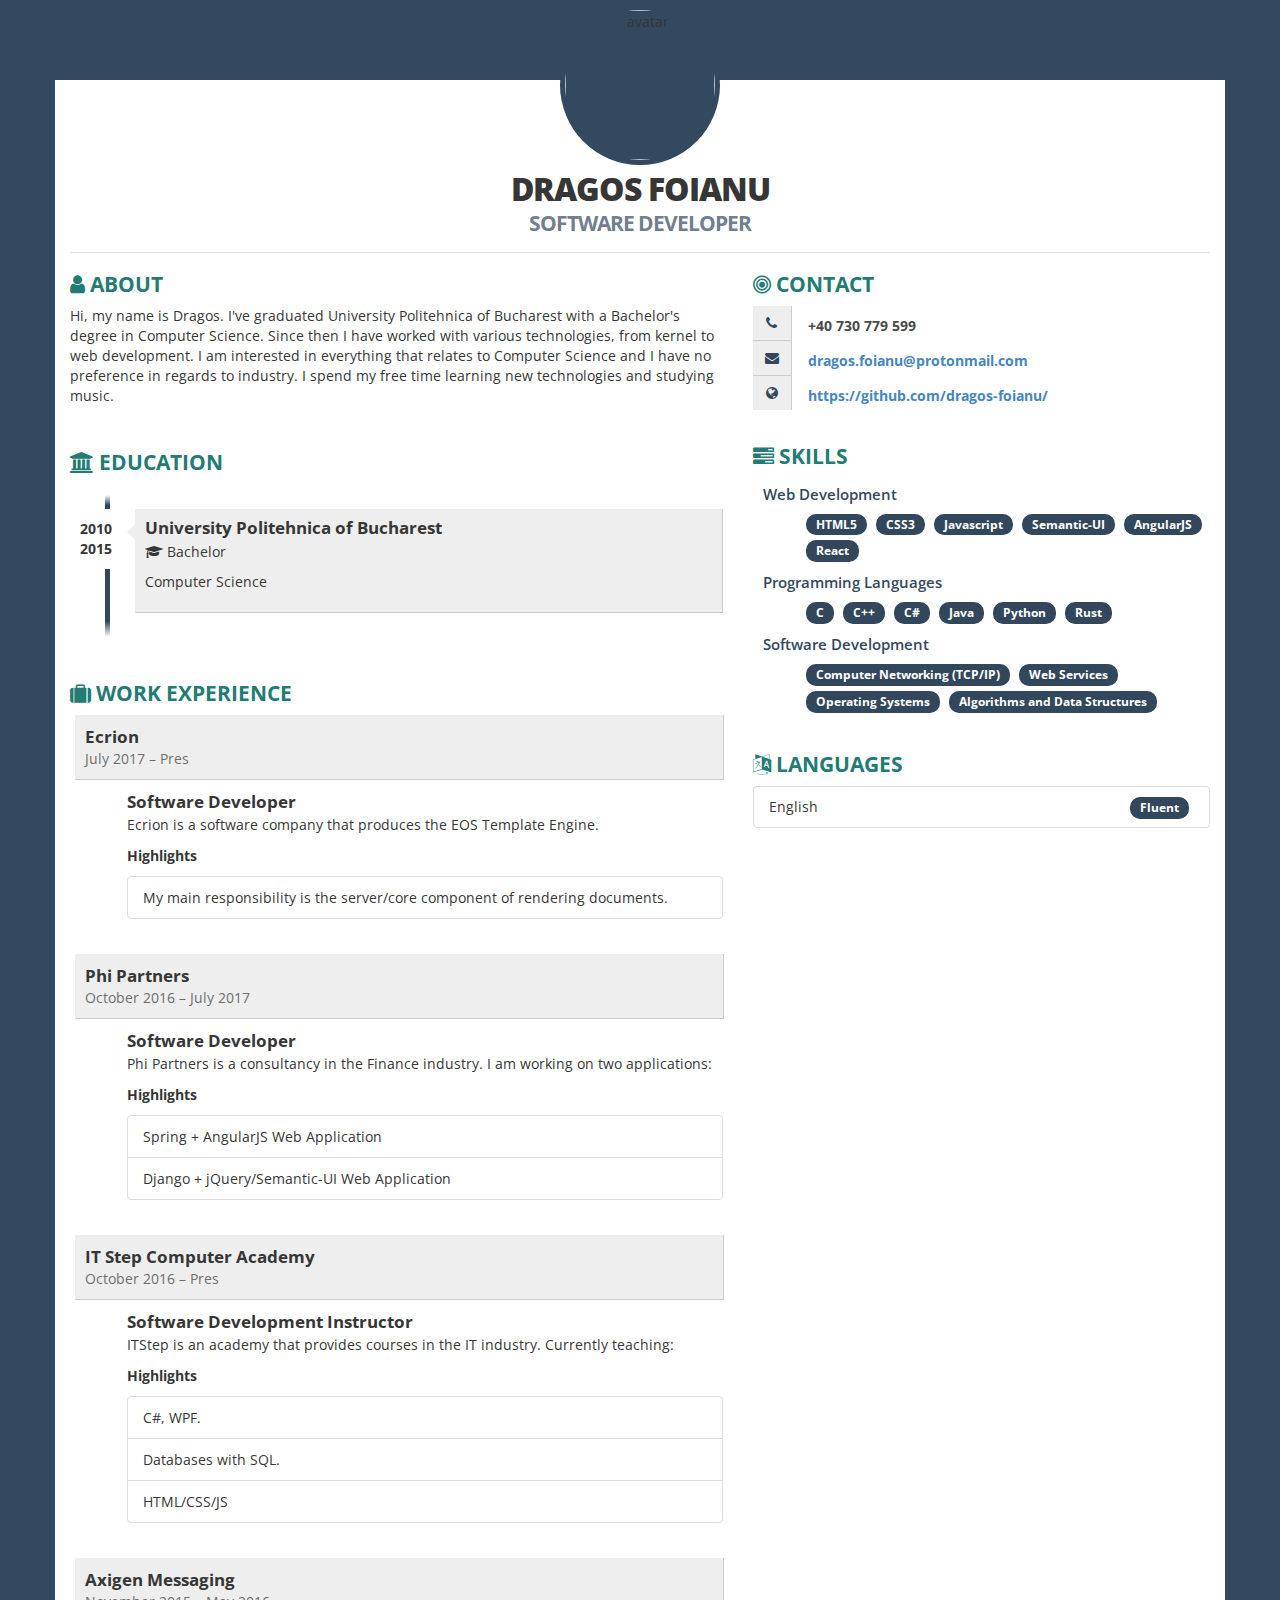
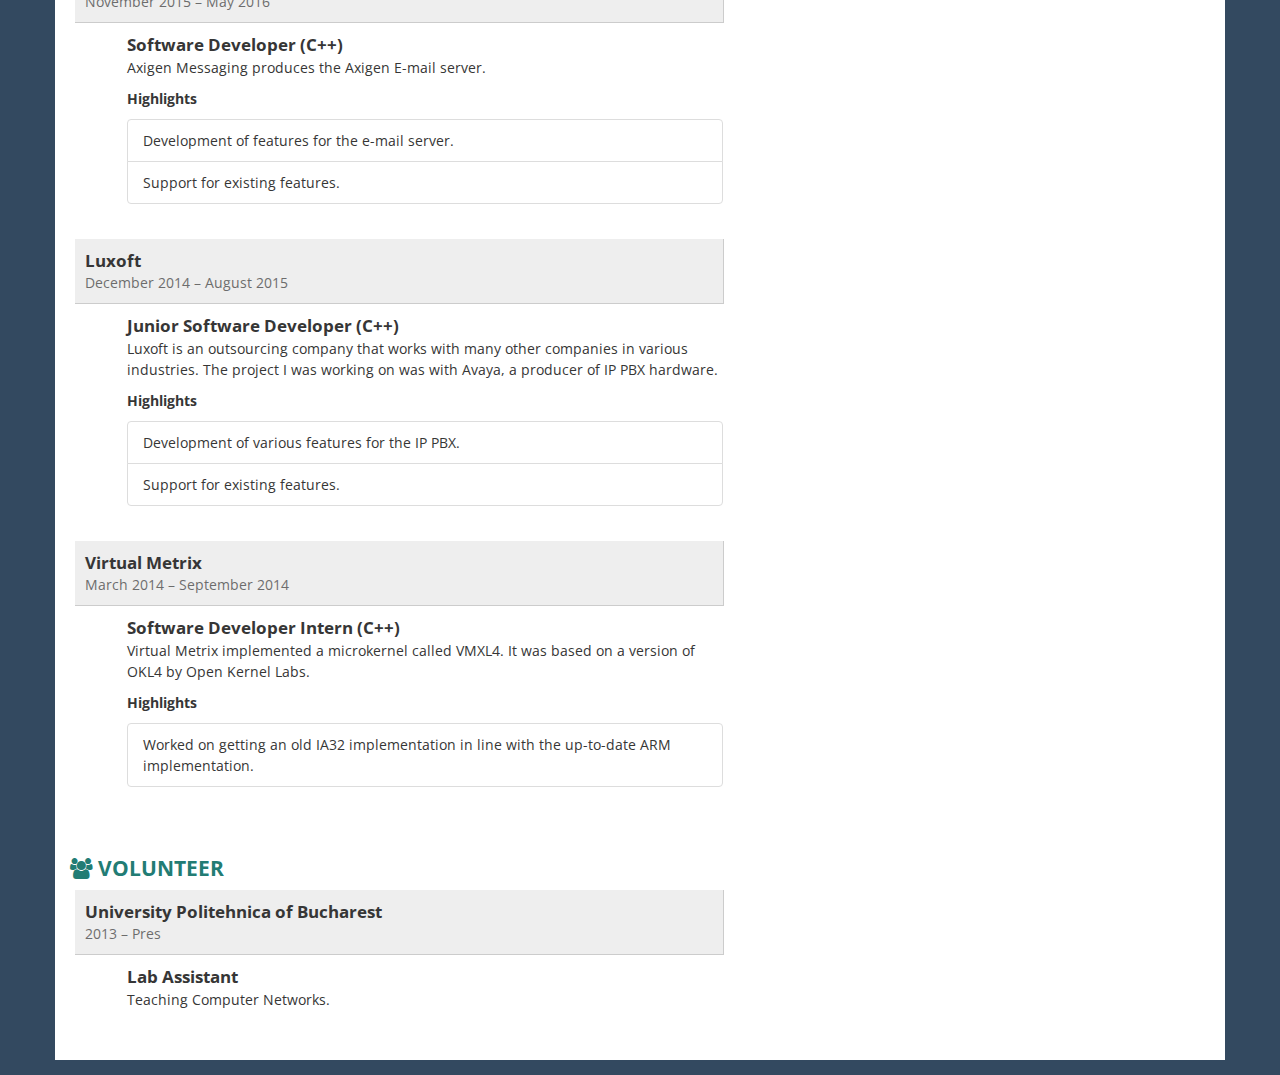
==== cv/index.html @ 507535be "Update index.html" ====
<body>


<meta http-equiv="Content-Type" content="text/html; charset=UTF-8">
<meta charset="utf-8">
<meta http-equiv="X-UA-Compatible" content="IE=edge,chrome=1">
<meta name="viewport" content="width=device-width, initial-scale=1">
<title>Resume of Dragos Foianu</title>
<link href="https://maxcdn.bootstrapcdn.com/bootstrap/3.2.0/css/bootstrap.min.css" rel="stylesheet">
<link href="https://maxcdn.bootstrapcdn.com/font-awesome/4.1.0/css/font-awesome.min.css" rel="stylesheet">
<style type="text/css">@import url(//fonts.googleapis.com/css?family=Open+Sans:400,600,700,800);@charset "utf-8";@-webkit-viewport   { width: device-width; }
@-moz-viewport      { width: device-width; }
@-ms-viewport       { width: device-width; }
@-o-viewport        { width: device-width; }
@viewport           { width: device-width; }

body{
  font-family: 'Open Sans', Arial, Tahoma;
  font-weight: 400;
  color: #363636;
  background: #334960;
}
blockquote {
  font-size: 1em;
}

.container{
  margin-top: 80px;
  margin-bottom: 15px;
  background: #fff;
}

#photo-header{
  margin-top: -75px;
}
#photo{
  width: 160px;
  height: 160px;
  border-radius: 50%;
  overflow: hidden;
  padding: 5px;
  background: #334960;
  display: inline-block;
}
#photo img{
  width: 150px;
  height: 150px;
  border-radius: 50%;
}
#text-header h1{
  margin: 0;
  padding: 0;
  font-size: 1.5em;
  font-weight: 700;
  text-transform: uppercase;
  letter-spacing: -1px;
}
#text-header h1::first-line{
  font-size: 1.5em;
  font-weight: 800;
  line-height: 1.5em;
}
#text-header h1 span{
  color: #334960;
  opacity: 0.7;
}
#text-header h1 sup{
  opacity: 0.5;
}
#text-header:after{
  width: 100%;
  height: 3px;
  border-bottom: 1px solid #ddd;
  margin-top: 15px;
  content: '';
  display: block;
}

.box{
  padding-bottom: 10px;
  margin-bottom: 25px;
}
.box h2{
  color: #227c74;
  font-size: 1.5em;
  font-weight: 700;
  text-transform: uppercase;
}

#awards,
#education{
  margin-top: 20px;
  position: relative;
  padding: 1em 0;
  list-style: none;
}
#awards:before,
#education:before {
  width: 5px;
  height: 100%;
  position: absolute;
  left: 35px;
  top: 0;
  content: ' ';
  display: block;
  background: #32475c;
  background: -moz-linear-gradient(top,  #ffffff 0%, #32475c 7%, #32475c 89%, #ffffff 100%);
  background: -webkit-gradient(linear, left top, left bottom, color-stop(0%,#ffffff), color-stop(7%,#32475c), color-stop(89%,#32475c), color-stop(100%,#ffffff));
  background: -webkit-linear-gradient(top,  #ffffff 0%,#32475c 7%,#32475c 89%,#ffffff 100%);
  background: -o-linear-gradient(top,  #ffffff 0%,#32475c 7%,#32475c 89%,#ffffff 100%);
  background: -ms-linear-gradient(top,  #ffffff 0%,#32475c 7%,#32475c 89%,#ffffff 100%);
  background: linear-gradient(to bottom,  #ffffff 0%,#32475c 7%,#32475c 89%,#ffffff 100%);
  filter: progid:DXImageTransform.Microsoft.gradient( startColorstr='#ffffff', endColorstr='#ffffff',GradientType=0 );
}
#awards li,
#education li{
  width: 100%;
  z-index: 2;
  position: relative;
  float: left;
}
#awards .year,
#education .year{
  width: 10%;
  background: #fff;
  padding: 10px;
  font-weight: 700;
  display: inline-block;
}
#awards .description,
#education .description{
  width: 85%;
  display: inline-block;
  background: #eee;
  margin-bottom: 10px;
  position: relative;
  padding: 10px;
  border-bottom: 1px solid #ccc;
  border-right: 1px solid #ccc;
}
#awards .description:after,
#education .description:after {
  content: '';
  position: absolute;
  top: 15px;
  right: 0;
  left: -16px;
  height: 0;
  width: 0;
  border: solid transparent;
  border-right-color: #eee;
  border-width: 8px;
  pointer-events: none;
}
#awards .description h3,
#education .description h3{
  font-size: 1.2em;
  margin: 0;
  padding: 0;
  font-weight: 700;
}
#awards .description p,
#education .description p{
  margin-top: 5px;
  padding: 0;
}

.job{
  margin-bottom: 15px;
}
.job .details {
  margin-left: 3%;
  width: 95%;
  padding: 10px;
  margin-bottom: 10px;
  background: #eee;
  border-bottom: 1px solid #ccc;
  border-right: 1px solid #ccc;
}
.job .where{
  font-size: 1.2em;
  font-weight: bold;
}
.job .year{
  opacity: 0.7;
}
.job .profession{
  font-size: 1.2em;
  font-weight: bold;
}
.job .description{
  line-height: 1.5em;
}
.job .highlights{
  padding: 10px 0;
  font-weight: bold;
}
.publication .name{
  font-size: 1em;
  font-weight: bold;
}
.publication .year{
    opacity: 0.7;
}
.publication p{
  margin: 0;
  padding-top: 10px;
}

.contact-item{
  width: 100%;
  float: left;
}
.contact-item .icon{
  padding: 10px;
  border-right: 1px solid #ccc;
  border-bottom: 1px solid #ccc;
  color: #32475c;
  background: #eee;
}
.contact-item:last-child .icon{
  border-bottom: none;
}
.contact-item .title{
  width: 80%;
  width: calc(100% - 55px);
  font-weight: 700;
  opacity: 0.9;
}
.contact-item .title.only{
  margin-top: 10px;
}
.contact-item .description{
  width: 80%;
  width: calc(100% - 55px);
  color: #334960;
}

.item-interests,
.item-skills{
  height: 30px;
  color: #334960;
  padding: 5px 10px;
  margin-bottom: 5px;
  white-space: nowrap;
  overflow: hidden;
  text-overflow: ellipsis;
  font-size: 1.1em;
  font-weight: 600;
}
.interest,
.skill{
  color: #fff;
  display: inline-block;
  margin-right: 5px;
  margin-bottom: 5px;
  padding: 5px 10px;
  background: #32475c;
  position: relative;
  font-size: .85em;
}
.skill-level {
  background-color: #227c74;
  border-radius: 4px;
  color: #fff;
  padding: 1px 8px;
  font-size: .75em;
  position: absolute;
  margin: 1px 10px;
}

#language-skills .skill{
  margin: 10px 0;
  padding-bottom: 10px;
  border-bottom: 1px solid #eee;
}

@media (min-width: 500px) {
  #education .description{
    width: 85%;
  }
}
@media (min-width: 768px) {
  #education .description{
    width: 85%;
  }
}
@media (min-width: 992px) {
  #education .description{
    width: 87%;
  }
}
@media (min-width: 1200px) {
  #education .description{
    width: 90%;
  }
}

    </style>
    <style type="text/css" media="print">
    body {
  font-size: .95em;
  -webkit-print-color-adjust: exact;
}

a[href]:after {
  content: none !important;
}

#photo{
  display: none;
}

.box {
  margin-bottom: -10px;
}
.col-sm-5{
  width: 40%;
  padding: 0 15px;
}

.col-sm-7{
  width: 60%;
  padding: 0 15px;
}

.skills .col-sm-offset-1,
.interests .col-sm-offset-1{
  margin-top: -10px;
  margin-bottom: 5px;
}

#awards:before,
#education:before {
  background: none;
}

#awards .description,
#education .description,
.job .details {
  border: 1px solid #eee;
}
.publication,
.publication .panel-heading,
.publication .name{
  margin: 0;
  padding: 0 5px;
  border: none;
}
.publication .panel-body {
  padding: 0 10px;
  margin: 0;
}

.badge {
  margin: 0;
}

.list-group-item{
  border: none;
  margin: 0;
  padding: 5px 15px;
}
.list-group-item:after{
  content: '';
  position: absolute;
  top: 8px;
  right: 0;
  left: -1px;
  height: 0;
  width: 0;
  border: solid transparent;
  border-right-color: #999;
  border-width: 4px;
  pointer-events: none;
 }

    </style>
  
  
    <div class="container">
      <div class="row">
        <div class="col-xs-12">
          <div id="photo-header" class="text-center">
            <!-- PHOTO (AVATAR) -->
            <div id="photo">
              <img src="https://media.licdn.com/mpr/mpr/shrinknp_400_400/AAEAAQAAAAAAAA0PAAAAJGIwZDExZmM5LWQ2N2UtNGY2OC04ODcxLTkxY2Y1NTI4MTU2Ng.jpg" alt="avatar">
            </div>
            <div id="text-header">
              <h1>Dragos Foianu<br><span>Software Developer</span></h1>
            </div>
          </div>
        </div>
      </div>
      <div class="row">
        <div class="col-xs-12 col-sm-7">
          <!-- ABOUT ME -->
          <div class="box">
            <h2><i class="fa fa-user ico"></i> About</h2>
            <p>Hi, my name is Dragos. I've graduated University Politehnica of Bucharest with a Bachelor's degree in Computer Science. Since then I have worked with various technologies, from kernel to web development. I am interested in everything that relates to Computer Science and I have no preference in regards to industry. I spend my free time learning new technologies and studying music.</p>
          </div>
          <!-- EDUCATION -->
          <div class="box">
            <h2><i class="fa fa-university ico"></i> Education</h2>
            <ul id="education" class="clearfix">
              <li>
                <div class="year pull-left">2010 2015</div>
                <div class="description pull-right">
                  <h3>University Politehnica of Bucharest</h3>
                  <p><i class="fa fa-graduation-cap ico"></i> Bachelor</p>
                  <p>Computer Science</p>
                </div>
              </li>
            </ul>
          </div>
          <!-- WORK EXPERIENCE -->
          <div class="box">
            <h2><i class="fa fa-suitcase ico"></i> Work Experience</h2>
            <div class="job clearfix">
                <div class="row">
                  <div class="details">
                    <div class="where">Ecrion</div>
                    <div class="year">July 2017 – Pres</div>
                  </div>
                </div>
                <div class="row">
                  <div class="col-xs-offset-1 col-xs-11">
                    <div class="profession">Software Developer</div>
                    <div class="description">
                      Ecrion is a software company that produces the EOS Template Engine.
                      <div class="highlights">Highlights</div>
                      <ul class="list-group">
                        <li class="list-group-item">My main responsibility is the server/core component of rendering documents.</li>
                      </ul>
                    </div>
                  </div>
                </div>
              </div>
              <div class="job clearfix">
                <div class="row">
                  <div class="details">
                    <div class="where">Phi Partners</div>
                    <div class="year">October 2016 – July 2017</div>
                  </div>
                </div>
                <div class="row">
                  <div class="col-xs-offset-1 col-xs-11">
                    <div class="profession">Software Developer</div>
                    <div class="description">
                      Phi Partners is a consultancy in the Finance industry. I am working on two applications:
                      <div class="highlights">Highlights</div>
                      <ul class="list-group">
                        <li class="list-group-item">Spring + AngularJS Web Application</li>
                        <li class="list-group-item">Django + jQuery/Semantic-UI Web Application</li>
                      </ul>
                    </div>
                  </div>
                </div>
              </div>
              <div class="job clearfix">
                <div class="row">
                  <div class="details">
                    <div class="where">IT Step Computer Academy</div>
                    <div class="year">October 2016 – Pres</div>
                  </div>
                </div>
                <div class="row">
                  <div class="col-xs-offset-1 col-xs-11">
                    <div class="profession">Software Development Instructor</div>
                    <div class="description">
                      ITStep is an academy that provides courses in the IT industry. Currently teaching:
                      <div class="highlights">Highlights</div>
                      <ul class="list-group">
                        <li class="list-group-item">C#, WPF.</li>
                        <li class="list-group-item">Databases with SQL.</li>
                        <li class="list-group-item">HTML/CSS/JS</li>
                      </ul>
                    </div>
                  </div>
                </div>
              </div>
              <div class="job clearfix">
                <div class="row">
                  <div class="details">
                    <div class="where">Axigen Messaging</div>
                    <div class="year">November 2015 – May 2016</div>
                  </div>
                </div>
                <div class="row">
                  <div class="col-xs-offset-1 col-xs-11">
                    <div class="profession">Software Developer (C++)</div>
                    <div class="description">
                      Axigen Messaging produces the Axigen E-mail server.
                      <div class="highlights">Highlights</div>
                      <ul class="list-group">
                        <li class="list-group-item">Development of features for the e-mail server.</li>
                        <li class="list-group-item">Support for existing features.</li>
                      </ul>
                    </div>
                  </div>
                </div>
              </div>
              <div class="job clearfix">
                <div class="row">
                  <div class="details">
                    <div class="where">Luxoft</div>
                    <div class="year">December 2014 – August 2015</div>
                  </div>
                </div>
                <div class="row">
                  <div class="col-xs-offset-1 col-xs-11">
                    <div class="profession">Junior Software Developer (C++)</div>
                    <div class="description">
                      Luxoft is an outsourcing company that works with many other companies in various industries. The project I was working on was with Avaya, a producer of IP PBX hardware.
                      <div class="highlights">Highlights</div>
                      <ul class="list-group">
                        <li class="list-group-item">Development of various features for the IP PBX.</li>
                        <li class="list-group-item">Support for existing features.</li>
                      </ul>
                    </div>
                  </div>
                </div>
              </div>
              <div class="job clearfix">
                <div class="row">
                  <div class="details">
                    <div class="where">Virtual Metrix</div>
                    <div class="year">March 2014 – September 2014</div>
                  </div>
                </div>
                <div class="row">
                  <div class="col-xs-offset-1 col-xs-11">
                    <div class="profession">Software Developer Intern (C++)</div>
                    <div class="description">
                      Virtual Metrix implemented a microkernel called VMXL4. It was based on a version of OKL4 by Open Kernel Labs.
                      <div class="highlights">Highlights</div>
                      <ul class="list-group">
                        <li class="list-group-item">Worked on getting an old IA32 implementation in line with the up-to-date ARM implementation.</li>
                      </ul>
                    </div>
                  </div>
                </div>
              </div>
          </div>
          <!-- VOLUNTEER -->
          <div class="box">
            <h2><i class="fa fa-group ico"></i> Volunteer</h2>
              <div class="job clearfix">
                <div class="row">
                  <div class="details">
                    <div class="where">University Politehnica of Bucharest</div>
                    <div class="year">2013 – Pres</div>
                  </div>
                </div>
                <div class="row">
                  <div class="col-xs-11 pull-right">
                    <div class="profession">Lab Assistant</div>
                    <div class="description">
                      Teaching Computer Networks.
                    </div>
                  </div>
                </div>
              </div>
          </div>
        </div>
        <div class="col-xs-12 col-sm-5">
          <!-- CONTACT -->
          <div class="box clearfix">
            <h2><i class="fa fa-bullseye ico"></i> Contact</h2>
            <div class="contact-item">
              <div class="icon pull-left text-center"><span class="fa fa-phone fa-fw"></span></div>
              <div class="title only pull-right">+40 730 779 599</div>
            </div>
            <div class="contact-item">
              <div class="icon pull-left text-center"><span class="fa fa-envelope fa-fw"></span></div>
              <div class="title only pull-right"><a href="mailto:dragos.foianu@protonmail.com">dragos.foianu@protonmail.com</a></div>
            </div>
            <div class="contact-item">
              <div class="icon pull-left text-center"><span class="fa fa-globe fa-fw"></span></div>
              <div class="title only pull-right"><a href="https://github.com/dragos-foianu/" target="_blank">https://github.com/dragos-foianu/</a></div>
            </div>
          </div>
          <!-- SKILLS -->
          <div class="box">
            <h2><i class="fa fa-tasks ico"></i> Skills</h2>
            <div class="skills clearfix">
              <div class="item-skills">
                  Web Development
                  
              </div>
              <div class="col-sm-offset-1 col-sm-12 clearfix">
                <span class="skill badge">HTML5</span>
                <span class="skill badge">CSS3</span>
                <span class="skill badge">Javascript</span>
                <span class="skill badge">Semantic-UI</span>
                <span class="skill badge">AngularJS</span>
                <span class="skill badge">React</span>
              </div>
            </div>
            <div class="skills clearfix">
              <div class="item-skills">
                  Programming Languages
                  
              </div>
              <div class="col-sm-offset-1 col-sm-12 clearfix">
                <span class="skill badge">C</span>
                <span class="skill badge">C++</span>
                <span class="skill badge">C#</span>
                <span class="skill badge">Java</span>
                <span class="skill badge">Python</span>
                <span class="skill badge">Rust</span>
              </div>
            </div>
            <div class="skills clearfix">
              <div class="item-skills">
                  Software Development
                  
              </div>
              <div class="col-sm-offset-1 col-sm-12 clearfix">
                <span class="skill badge">Computer Networking (TCP/IP)</span>
                <span class="skill badge">Web Services</span>
                <span class="skill badge">Operating Systems</span>
                <span class="skill badge">Algorithms and Data Structures</span>
              </div>
            </div>
          </div>
          <!-- LANGUAGES -->
          <div class="box">
            <h2><i class="fa fa-language ico"></i> Languages</h2>
            <ul class="list-group">
              <li class=" list-group-item">English<span class="skill badge pull-right">Fluent</span></li>
            </ul>
          </div>
        </div>
      </div>
    </div>
    <!-- JQUERY -->
    <script src="//code.jquery.com/jquery-2.1.1.min.js"></script>
    <!-- BOOTSTRAP -->
    <script src="//maxcdn.bootstrapcdn.com/bootstrap/3.2.0/js/bootstrap.min.js"></script>

  <script>/* <![CDATA[ */(function(d,s,a,i,j,r,l,m,t){try{l=d.getElementsByTagName('a');t=d.createElement('textarea');for(i=0;l.length-i;i++){try{a=l[i].href;s=a.indexOf('/cdn-cgi/l/email-protection');m=a.length;if(a&&s>-1&&m>28){j=28+s;s='';if(j<m){r='0x'+a.substr(j,2)|0;for(j+=2;j<m&&a.charAt(j)!='X';j+=2)s+='%'+('0'+('0x'+a.substr(j,2)^r).toString(16)).slice(-2);j++;s=decodeURIComponent(s)+a.substr(j,m-j)}t.innerHTML=s.replace(/</g,'&lt;').replace(/\>/g,'&gt;');l[i].href='mailto:'+t.value}}catch(e){}}}catch(e){}})(document);/* ]]> */</script>

</body>
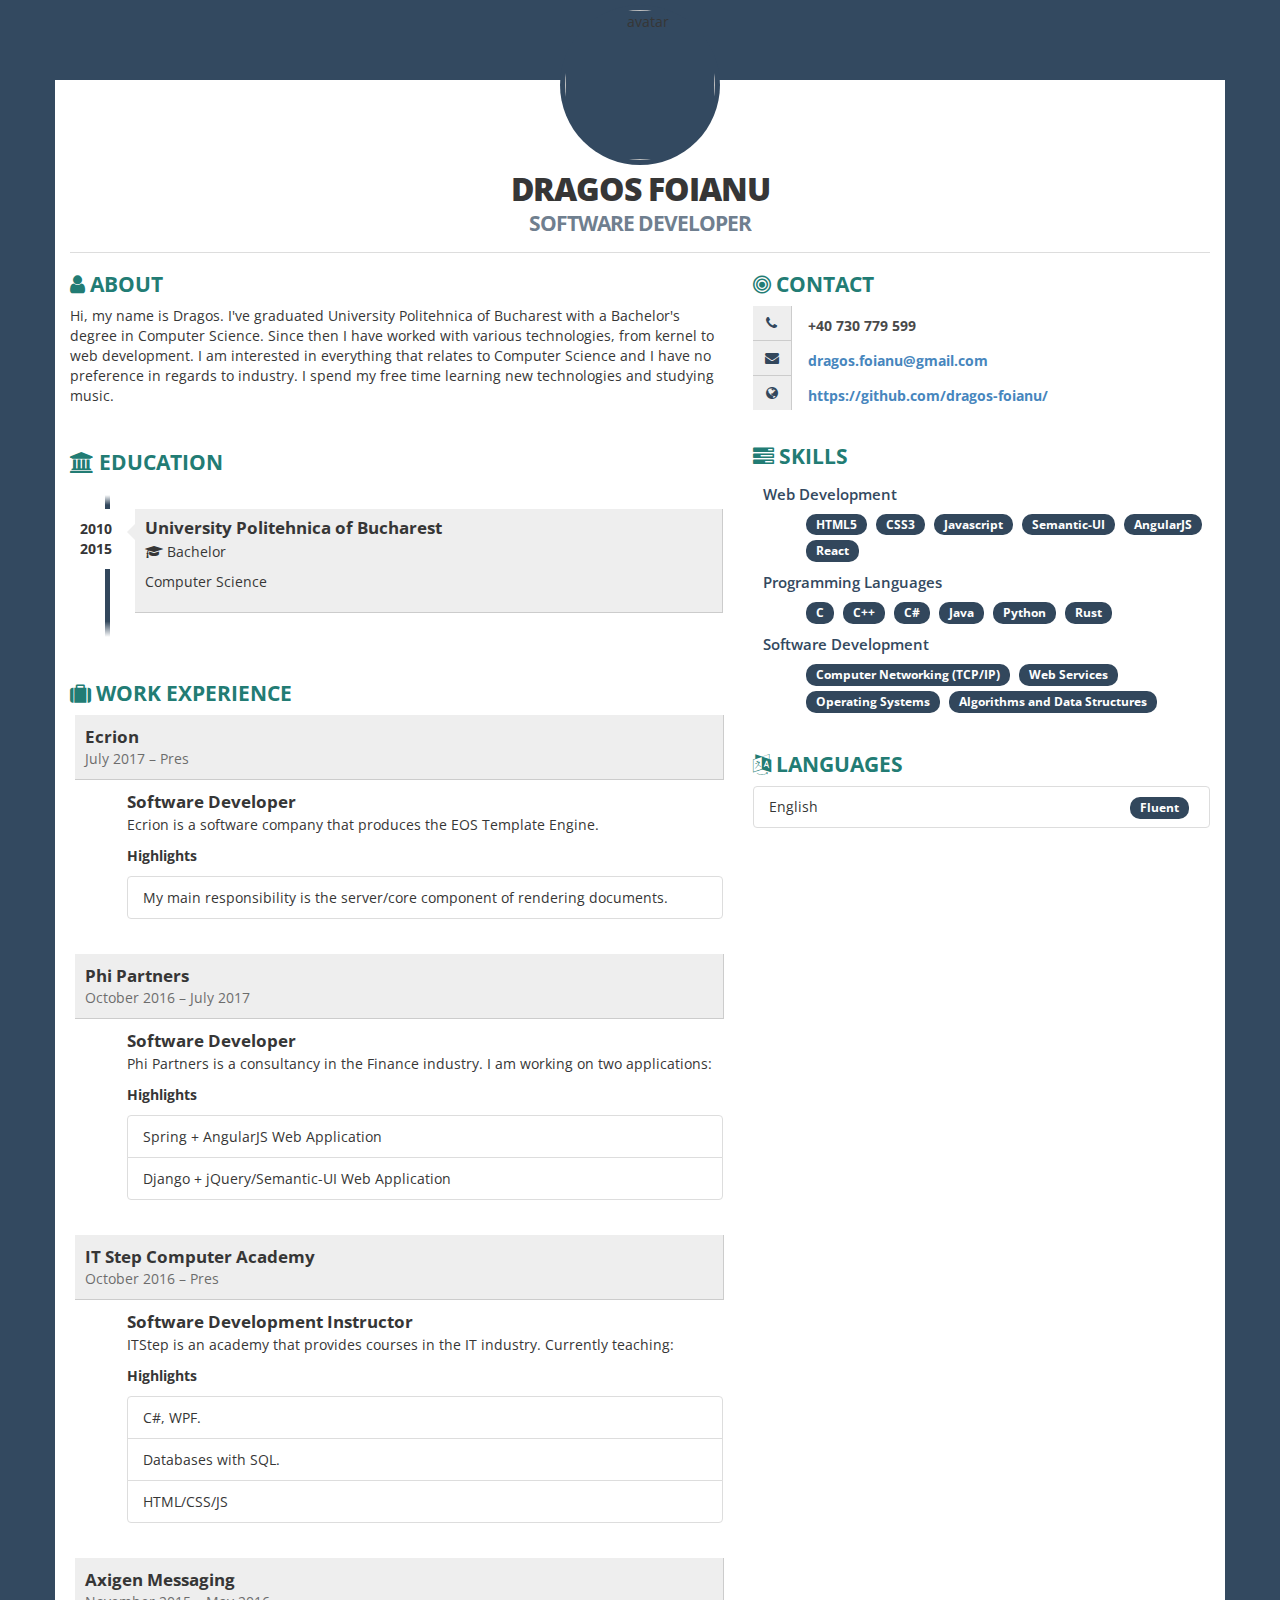
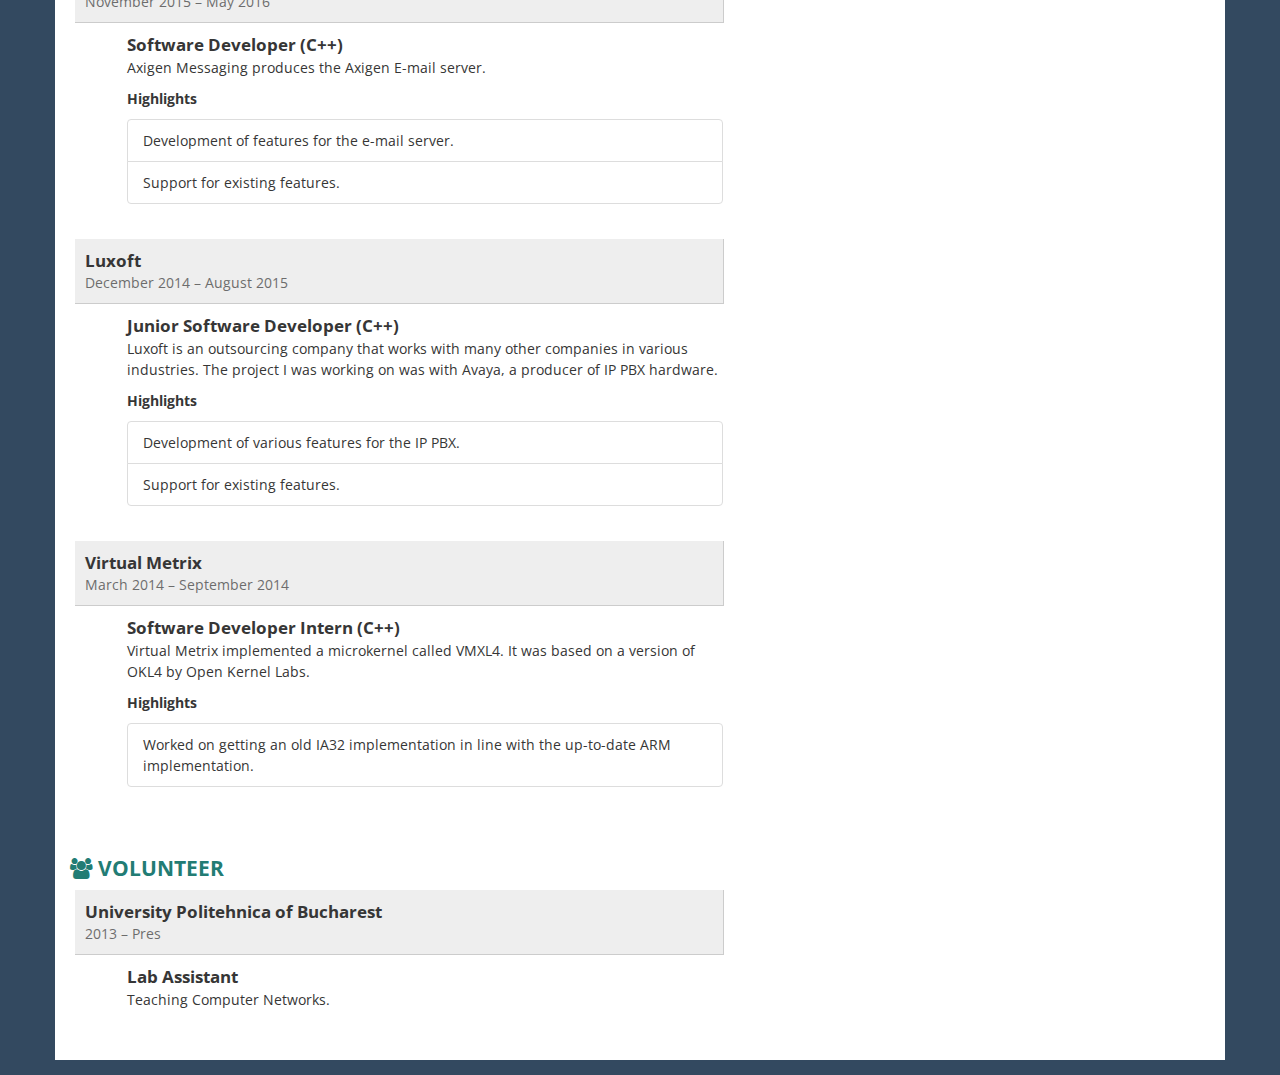
==== commit 5aea0321: "Update index.html" ====
--- a/cv/index.html
+++ b/cv/index.html
@@ -573,7 +573,7 @@
             </div>
             <div class="contact-item">
               <div class="icon pull-left text-center"><span class="fa fa-envelope fa-fw"></span></div>
-              <div class="title only pull-right"><a href="mailto:dragos.foianu@protonmail.com">dragos.foianu@protonmail.com</a></div>
+              <div class="title only pull-right"><a href="mailto:dragos.foianu@gmail.com">dragos.foianu@gmail.com</a></div>
             </div>
             <div class="contact-item">
               <div class="icon pull-left text-center"><span class="fa fa-globe fa-fw"></span></div>
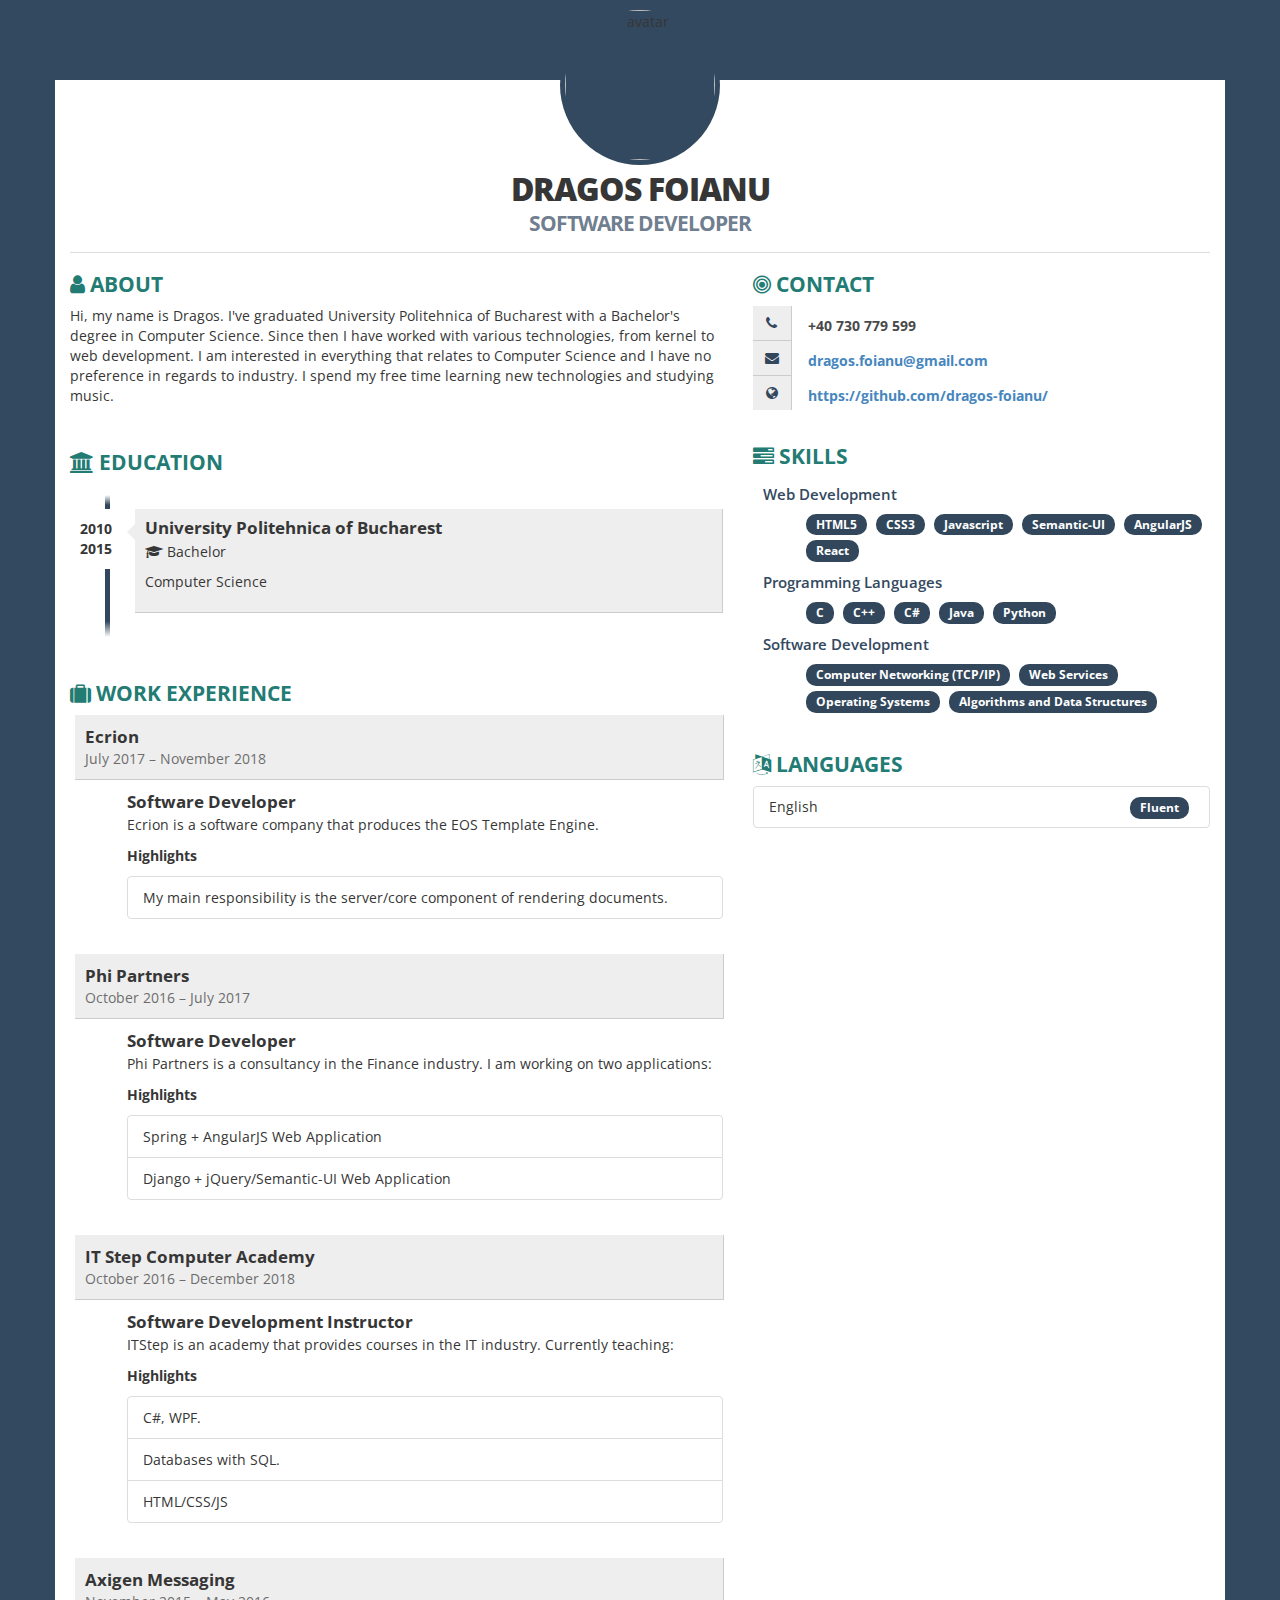
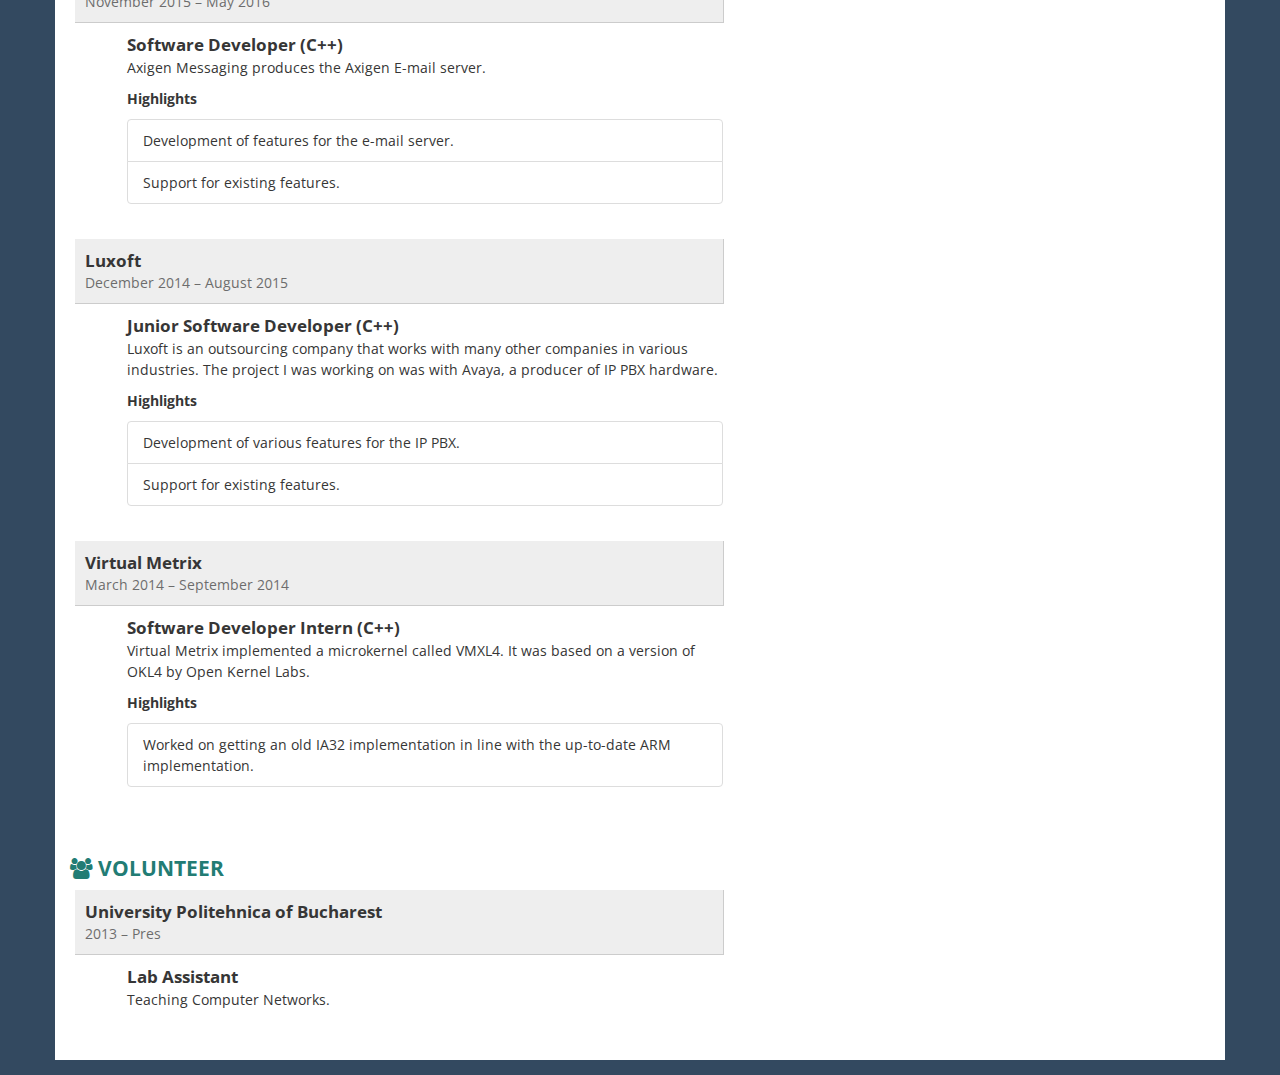
==== commit 149a8259: "January 2019 update" ====
--- a/cv/index.html
+++ b/cv/index.html
@@ -420,7 +420,7 @@
                 <div class="row">
                   <div class="details">
                     <div class="where">Ecrion</div>
-                    <div class="year">July 2017 – Pres</div>
+                    <div class="year">July 2017 – November 2018</div>
                   </div>
                 </div>
                 <div class="row">
@@ -461,7 +461,7 @@
                 <div class="row">
                   <div class="details">
                     <div class="where">IT Step Computer Academy</div>
-                    <div class="year">October 2016 – Pres</div>
+                    <div class="year">October 2016 – December 2018</div>
                   </div>
                 </div>
                 <div class="row">
@@ -608,7 +608,6 @@
                 <span class="skill badge">C#</span>
                 <span class="skill badge">Java</span>
                 <span class="skill badge">Python</span>
-                <span class="skill badge">Rust</span>
               </div>
             </div>
             <div class="skills clearfix">
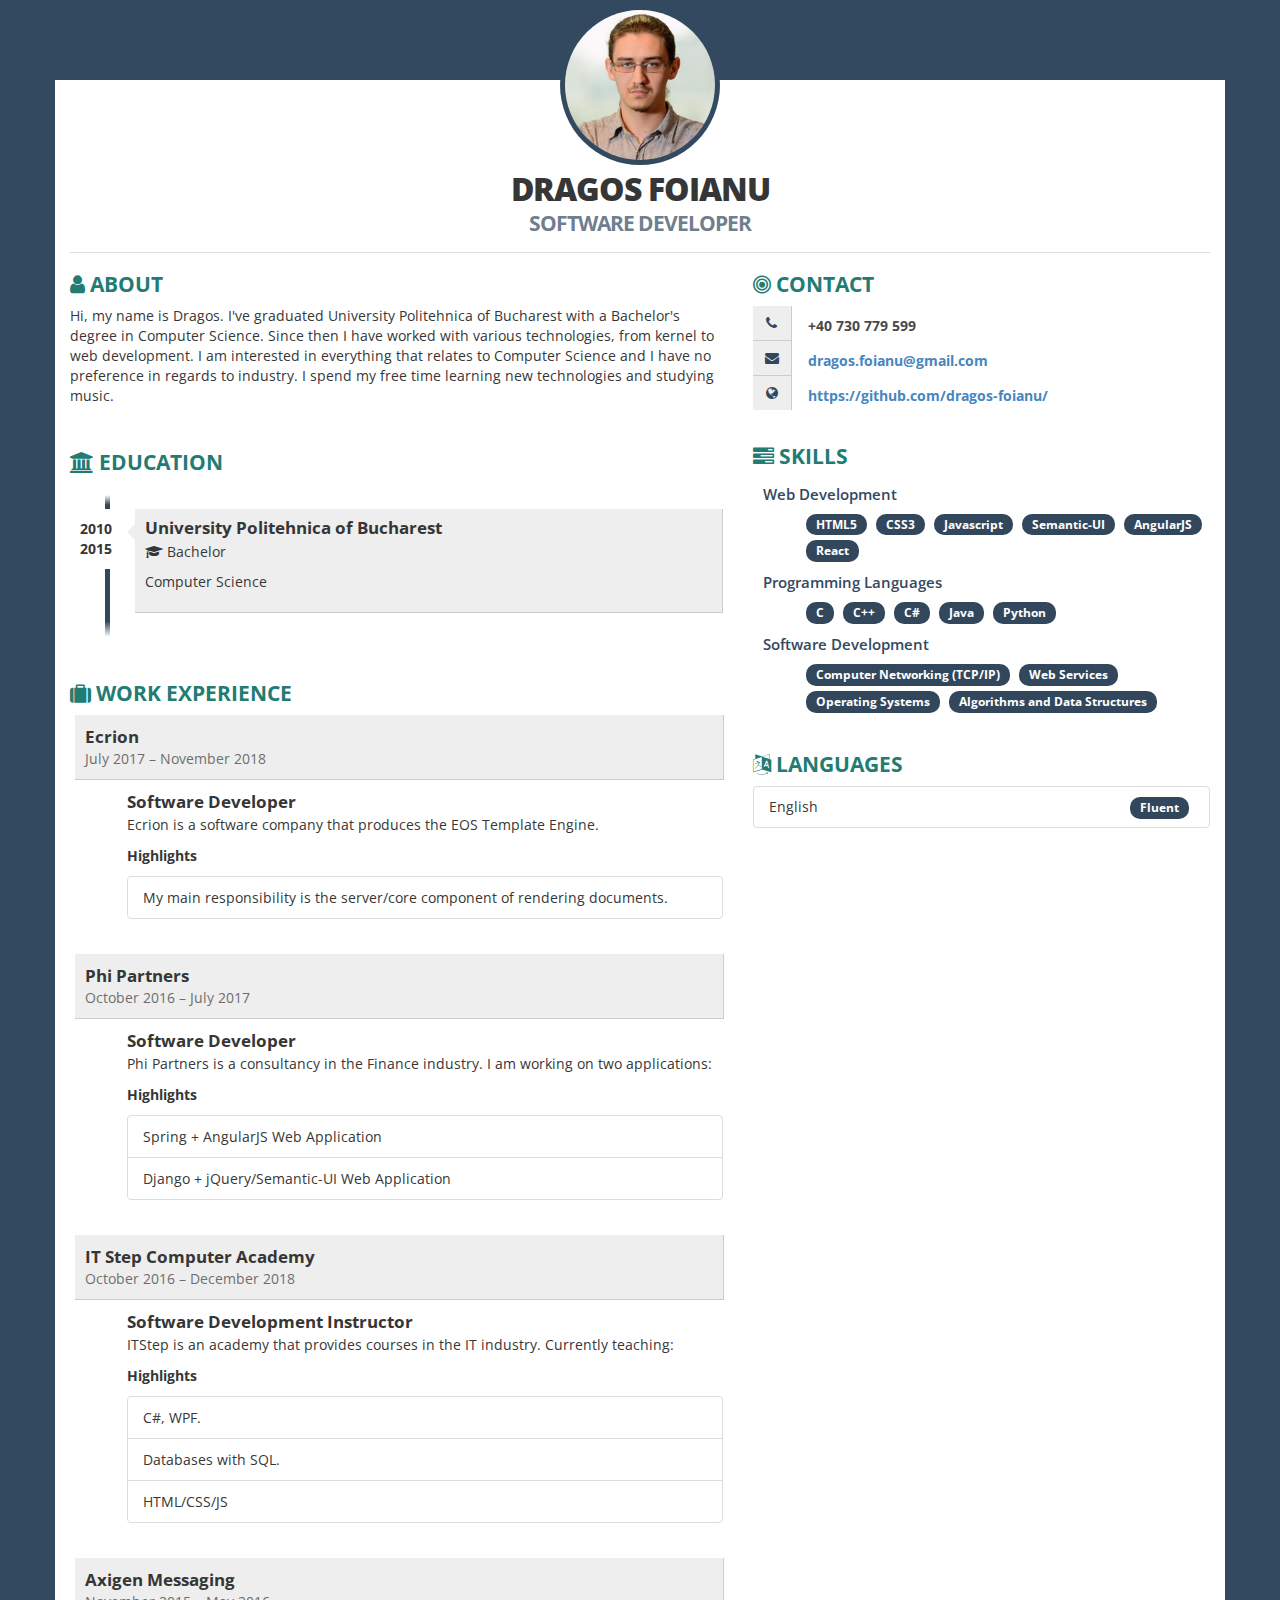
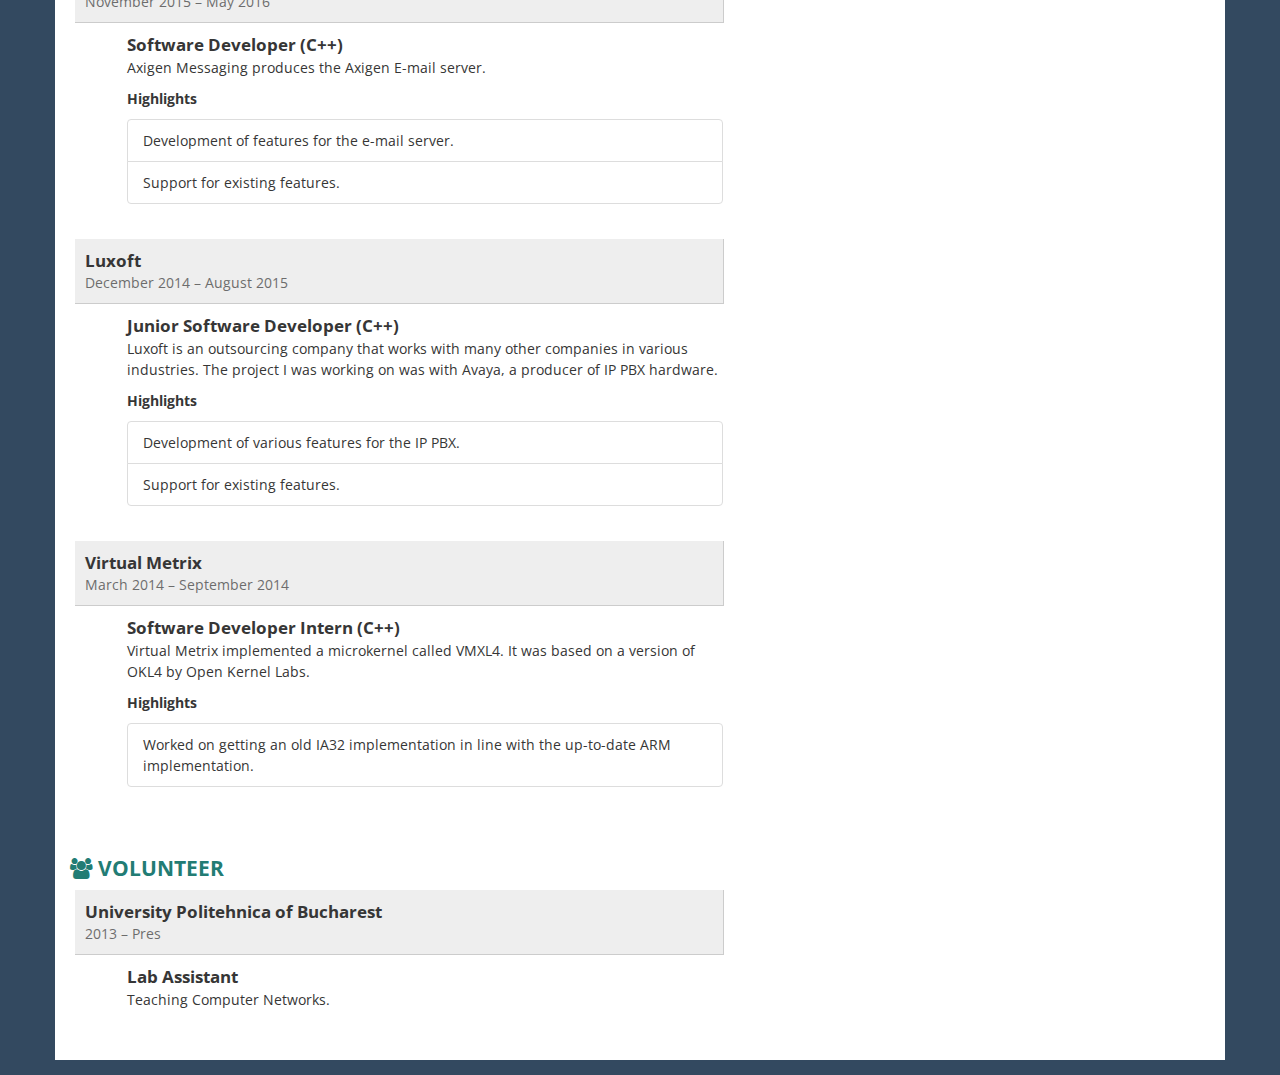
==== commit 8bd9f683: "Fix photo" ====
--- a/cv/index.html
+++ b/cv/index.html
@@ -384,7 +384,7 @@
           <div id="photo-header" class="text-center">
             <!-- PHOTO (AVATAR) -->
             <div id="photo">
-              <img src="https://media.licdn.com/mpr/mpr/shrinknp_400_400/AAEAAQAAAAAAAA0PAAAAJGIwZDExZmM5LWQ2N2UtNGY2OC04ODcxLTkxY2Y1NTI4MTU2Ng.jpg" alt="avatar">
+              <img src="photo.jpg" alt="avatar">
             </div>
             <div id="text-header">
               <h1>Dragos Foianu<br><span>Software Developer</span></h1>
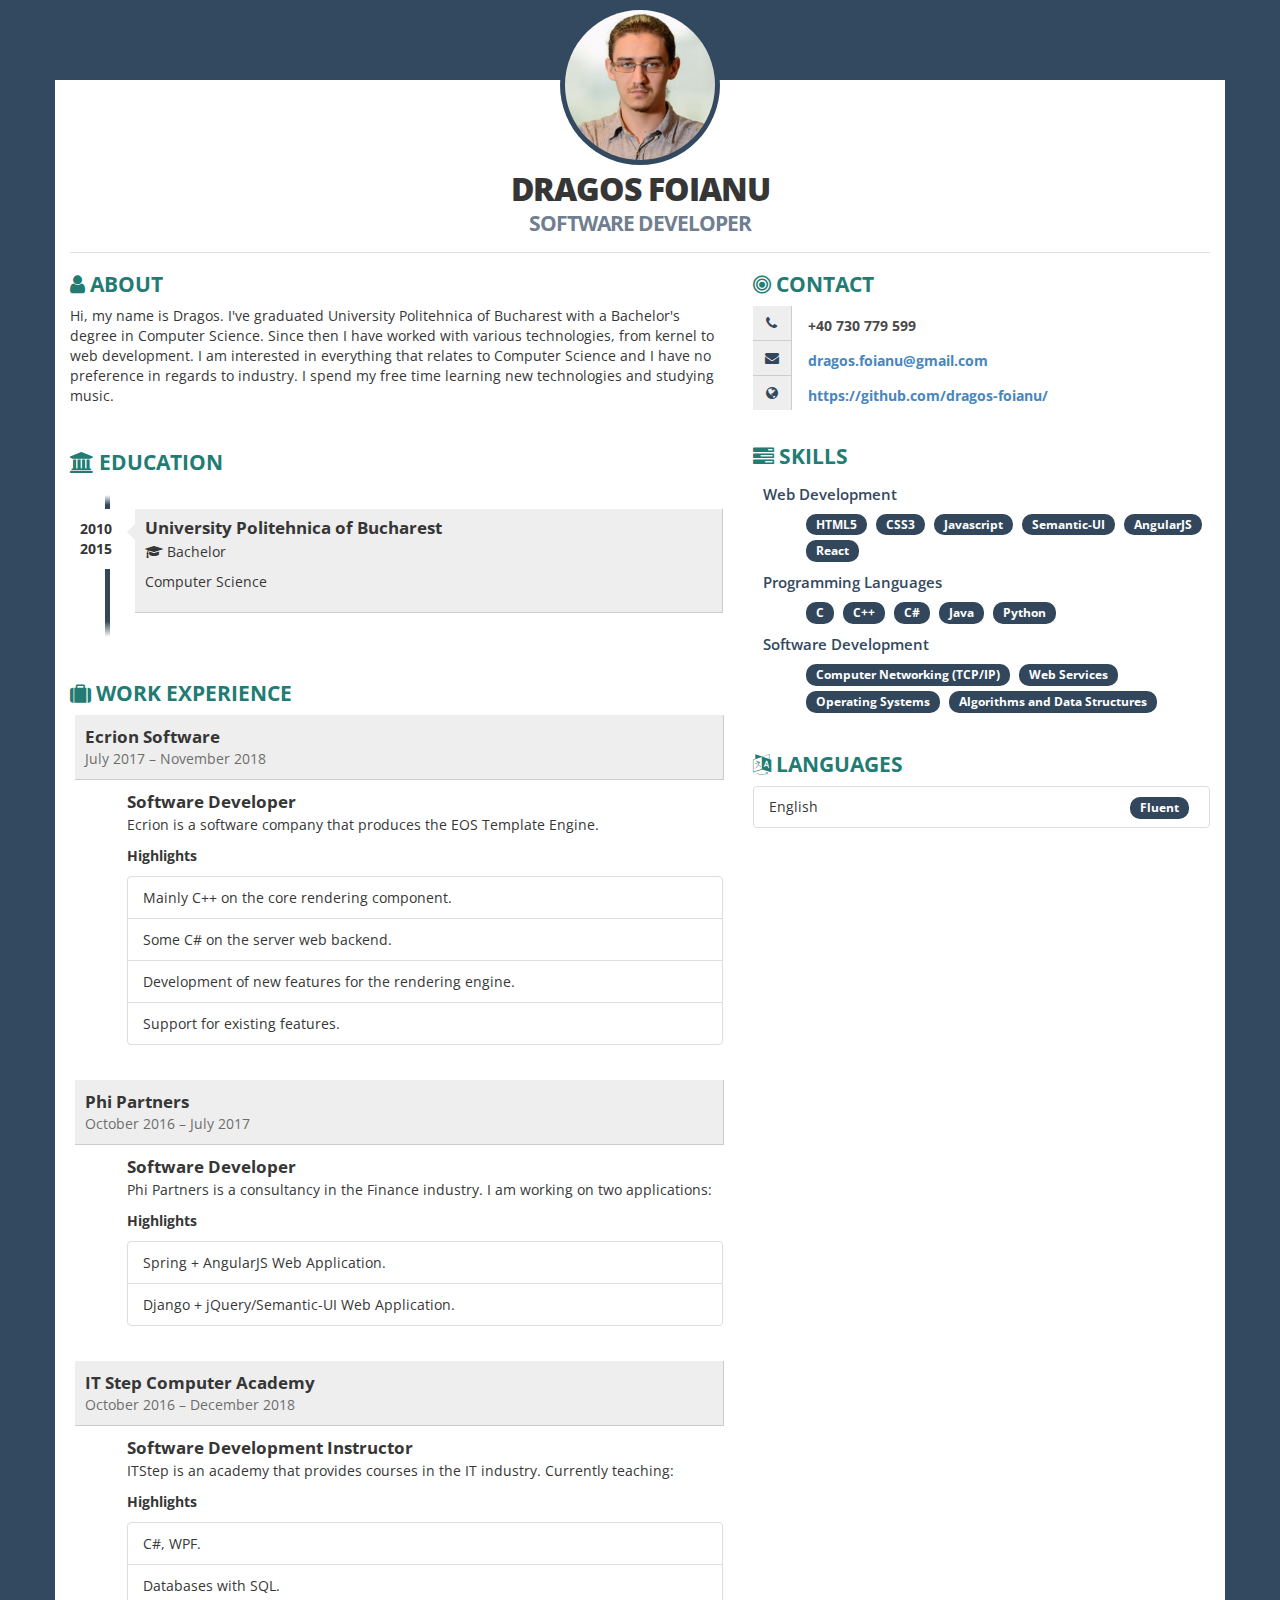
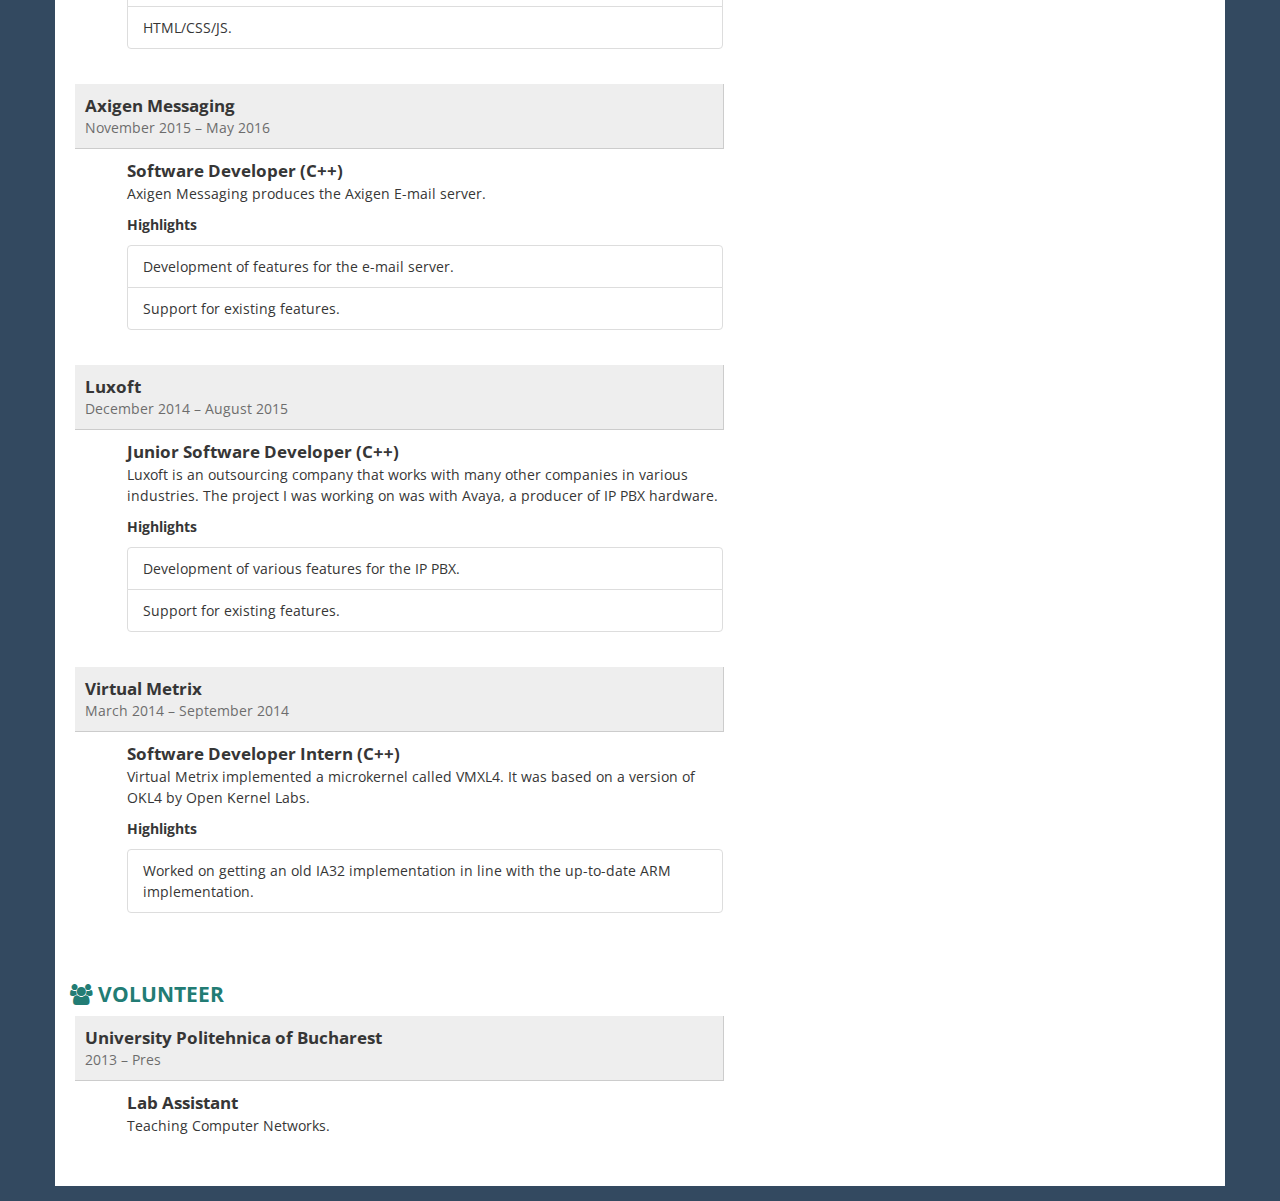
==== commit ae079c60: "Updated 15-Jan" ====
--- a/cv/index.html
+++ b/cv/index.html
@@ -419,7 +419,7 @@
             <div class="job clearfix">
                 <div class="row">
                   <div class="details">
-                    <div class="where">Ecrion</div>
+                    <div class="where">Ecrion Software</div>
                     <div class="year">July 2017 – November 2018</div>
                   </div>
                 </div>
@@ -430,7 +430,10 @@
                       Ecrion is a software company that produces the EOS Template Engine.
                       <div class="highlights">Highlights</div>
                       <ul class="list-group">
-                        <li class="list-group-item">My main responsibility is the server/core component of rendering documents.</li>
+                        <li class="list-group-item">Mainly C++ on the core rendering component.</li>
+                        <li class="list-group-item">Some C# on the server web backend.</li>
+                        <li class="list-group-item">Development of new features for the rendering engine.</li>
+                        <li class="list-group-item">Support for existing features.</li>
                       </ul>
                     </div>
                   </div>
@@ -450,8 +453,8 @@
                       Phi Partners is a consultancy in the Finance industry. I am working on two applications:
                       <div class="highlights">Highlights</div>
                       <ul class="list-group">
-                        <li class="list-group-item">Spring + AngularJS Web Application</li>
-                        <li class="list-group-item">Django + jQuery/Semantic-UI Web Application</li>
+                        <li class="list-group-item">Spring + AngularJS Web Application.</li>
+                        <li class="list-group-item">Django + jQuery/Semantic-UI Web Application.</li>
                       </ul>
                     </div>
                   </div>
@@ -473,7 +476,7 @@
                       <ul class="list-group">
                         <li class="list-group-item">C#, WPF.</li>
                         <li class="list-group-item">Databases with SQL.</li>
-                        <li class="list-group-item">HTML/CSS/JS</li>
+                        <li class="list-group-item">HTML/CSS/JS.</li>
                       </ul>
                     </div>
                   </div>
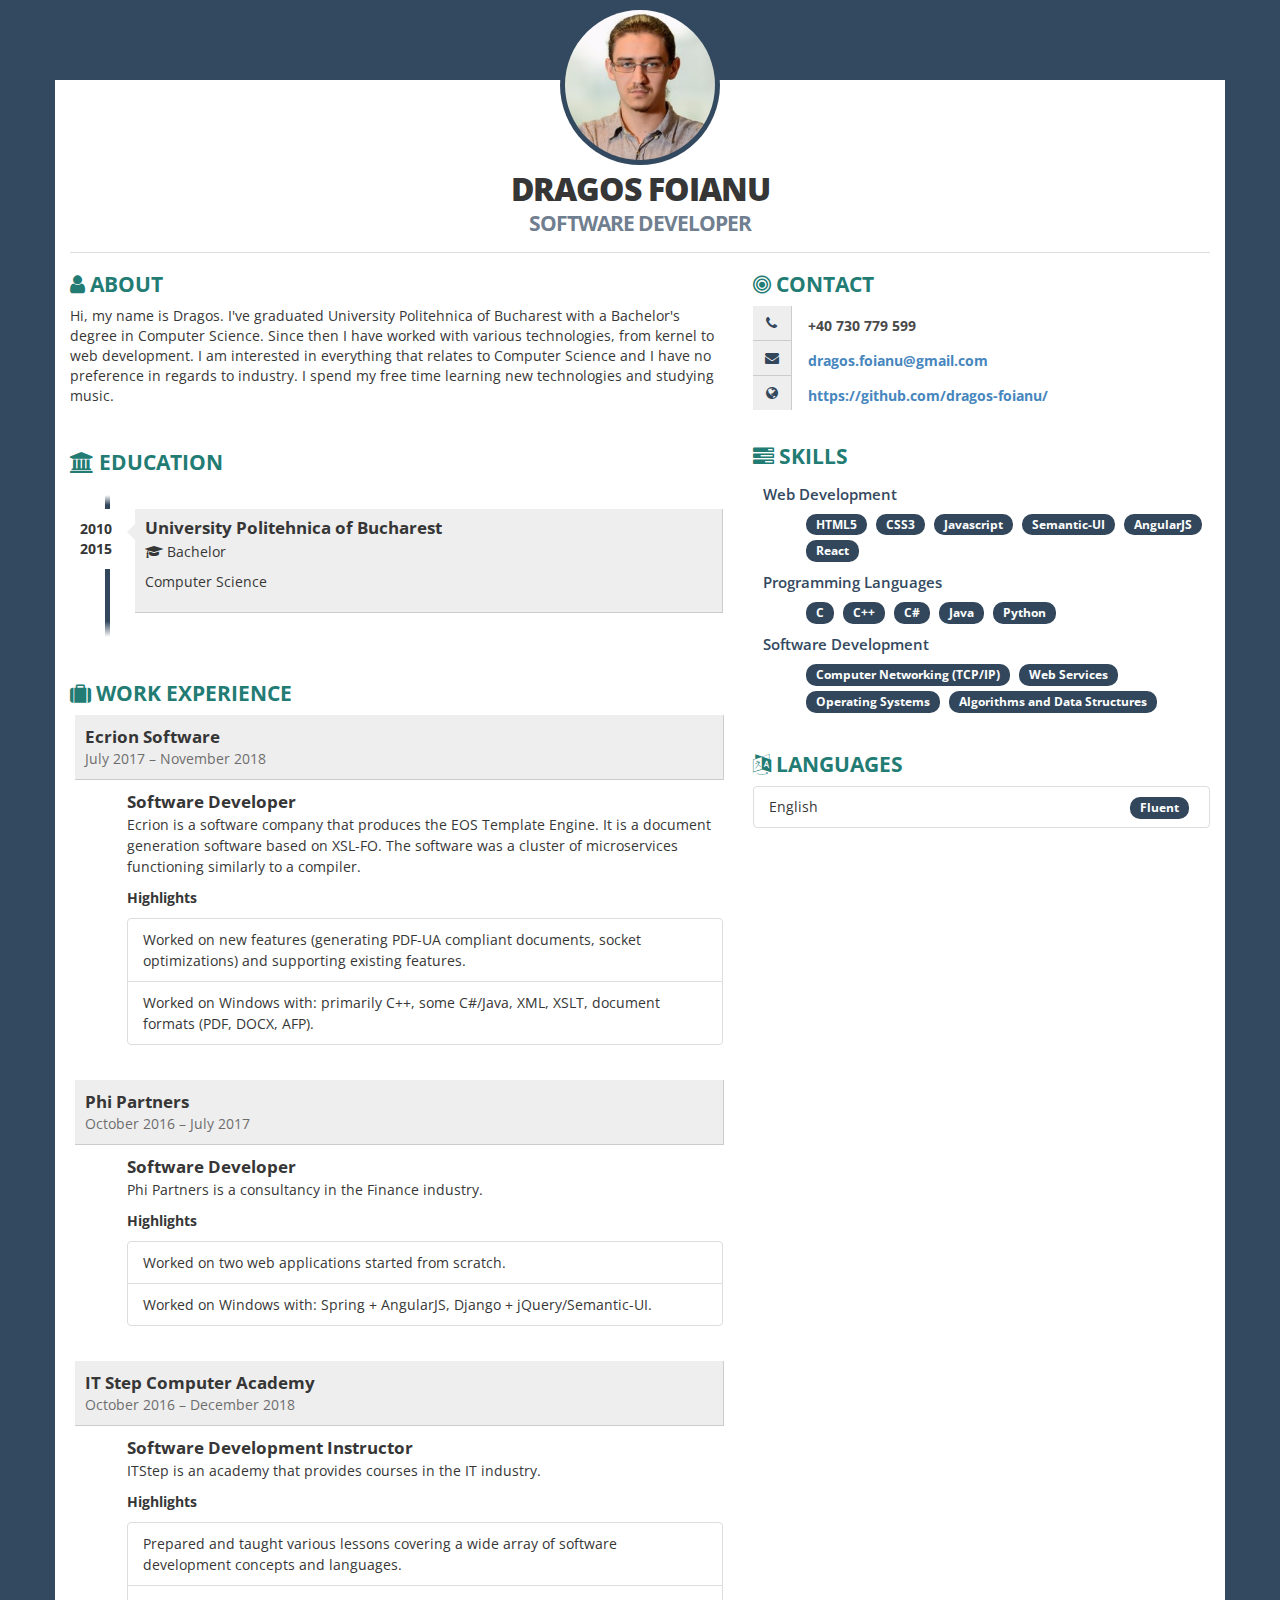
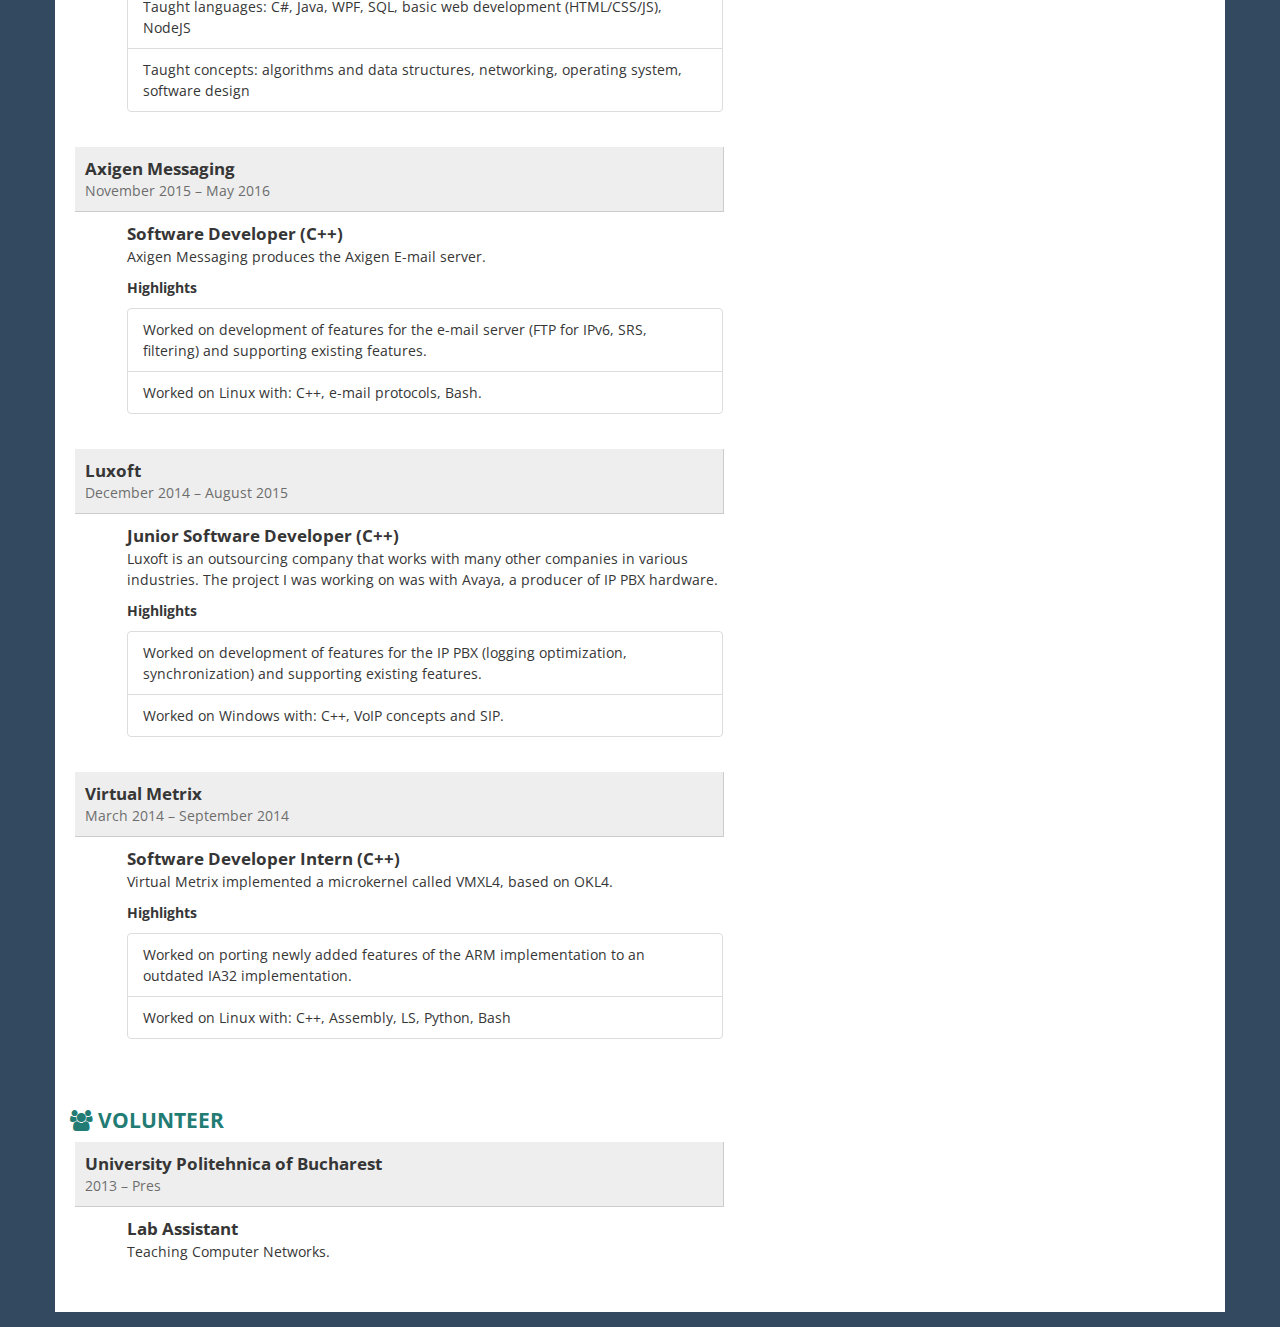
==== commit 4711548b: "updated March 2019" ====
--- a/cv/index.html
+++ b/cv/index.html
@@ -427,13 +427,11 @@
                   <div class="col-xs-offset-1 col-xs-11">
                     <div class="profession">Software Developer</div>
                     <div class="description">
-                      Ecrion is a software company that produces the EOS Template Engine.
+                      Ecrion is a software company that produces the EOS Template Engine. It is a document generation software based on XSL-FO. The software was a cluster of microservices functioning similarly to a compiler.
                       <div class="highlights">Highlights</div>
                       <ul class="list-group">
-                        <li class="list-group-item">Mainly C++ on the core rendering component.</li>
-                        <li class="list-group-item">Some C# on the server web backend.</li>
-                        <li class="list-group-item">Development of new features for the rendering engine.</li>
-                        <li class="list-group-item">Support for existing features.</li>
+                        <li class="list-group-item">Worked on new features (generating PDF-UA compliant documents, socket optimizations) and supporting existing features.</li>
+                        <li class="list-group-item">Worked on Windows with: primarily C++, some C#/Java, XML, XSLT, document formats (PDF, DOCX, AFP).</li>
                       </ul>
                     </div>
                   </div>
@@ -450,11 +448,11 @@
                   <div class="col-xs-offset-1 col-xs-11">
                     <div class="profession">Software Developer</div>
                     <div class="description">
-                      Phi Partners is a consultancy in the Finance industry. I am working on two applications:
+                      Phi Partners is a consultancy in the Finance industry.
                       <div class="highlights">Highlights</div>
                       <ul class="list-group">
-                        <li class="list-group-item">Spring + AngularJS Web Application.</li>
-                        <li class="list-group-item">Django + jQuery/Semantic-UI Web Application.</li>
+                        <li class="list-group-item">Worked on two web applications started from scratch.</li>
+                        <li class="list-group-item">Worked on Windows with: Spring + AngularJS, Django + jQuery/Semantic-UI.</li>
                       </ul>
                     </div>
                   </div>
@@ -471,12 +469,12 @@
                   <div class="col-xs-offset-1 col-xs-11">
                     <div class="profession">Software Development Instructor</div>
                     <div class="description">
-                      ITStep is an academy that provides courses in the IT industry. Currently teaching:
+                      ITStep is an academy that provides courses in the IT industry.
                       <div class="highlights">Highlights</div>
                       <ul class="list-group">
-                        <li class="list-group-item">C#, WPF.</li>
-                        <li class="list-group-item">Databases with SQL.</li>
-                        <li class="list-group-item">HTML/CSS/JS.</li>
+                        <li class="list-group-item">Prepared and taught various lessons covering a wide array of software development concepts and languages.</li>
+                        <li class="list-group-item">Taught languages: C#, Java, WPF, SQL, basic web development (HTML/CSS/JS), NodeJS</li>
+                        <li class="list-group-item">Taught concepts: algorithms and data structures, networking, operating system, software design</li>
                       </ul>
                     </div>
                   </div>
@@ -496,8 +494,8 @@
                       Axigen Messaging produces the Axigen E-mail server.
                       <div class="highlights">Highlights</div>
                       <ul class="list-group">
-                        <li class="list-group-item">Development of features for the e-mail server.</li>
-                        <li class="list-group-item">Support for existing features.</li>
+                        <li class="list-group-item">Worked on development of features for the e-mail server (FTP for IPv6, SRS, filtering) and supporting existing features.</li>
+                        <li class="list-group-item">Worked on Linux with: C++, e-mail protocols, Bash.</li>
                       </ul>
                     </div>
                   </div>
@@ -517,8 +515,8 @@
                       Luxoft is an outsourcing company that works with many other companies in various industries. The project I was working on was with Avaya, a producer of IP PBX hardware.
                       <div class="highlights">Highlights</div>
                       <ul class="list-group">
-                        <li class="list-group-item">Development of various features for the IP PBX.</li>
-                        <li class="list-group-item">Support for existing features.</li>
+                        <li class="list-group-item">Worked on development of features for the IP PBX (logging optimization, synchronization) and supporting existing features.</li>
+                        <li class="list-group-item">Worked on Windows with: C++, VoIP concepts and SIP.</li>
                       </ul>
                     </div>
                   </div>
@@ -535,10 +533,11 @@
                   <div class="col-xs-offset-1 col-xs-11">
                     <div class="profession">Software Developer Intern (C++)</div>
                     <div class="description">
-                      Virtual Metrix implemented a microkernel called VMXL4. It was based on a version of OKL4 by Open Kernel Labs.
+                      Virtual Metrix implemented a microkernel called VMXL4, based on OKL4.
                       <div class="highlights">Highlights</div>
                       <ul class="list-group">
-                        <li class="list-group-item">Worked on getting an old IA32 implementation in line with the up-to-date ARM implementation.</li>
+                        <li class="list-group-item">Worked on porting newly added features of the ARM implementation to an outdated IA32 implementation.</li>
+						<li class="list-group-item">Worked on Linux with: C++, Assembly, LS, Python, Bash</li>
                       </ul>
                     </div>
                   </div>
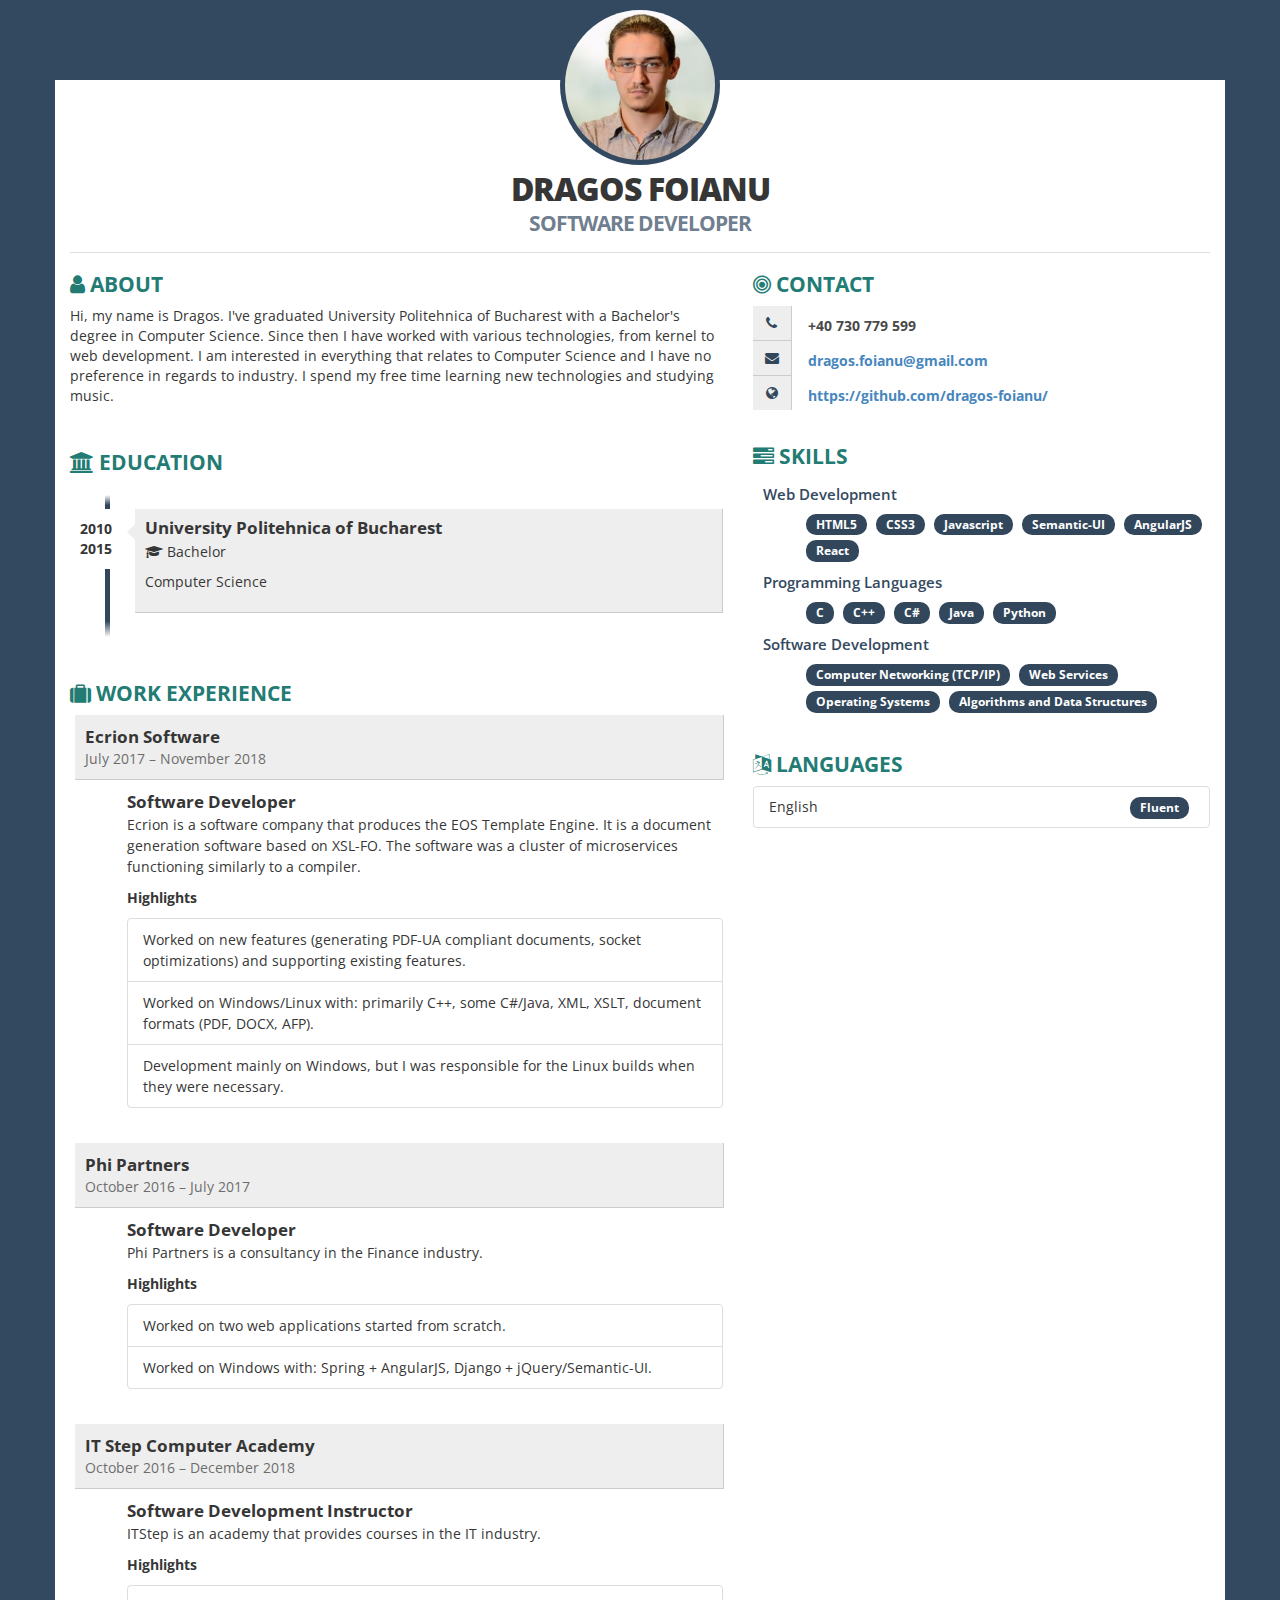
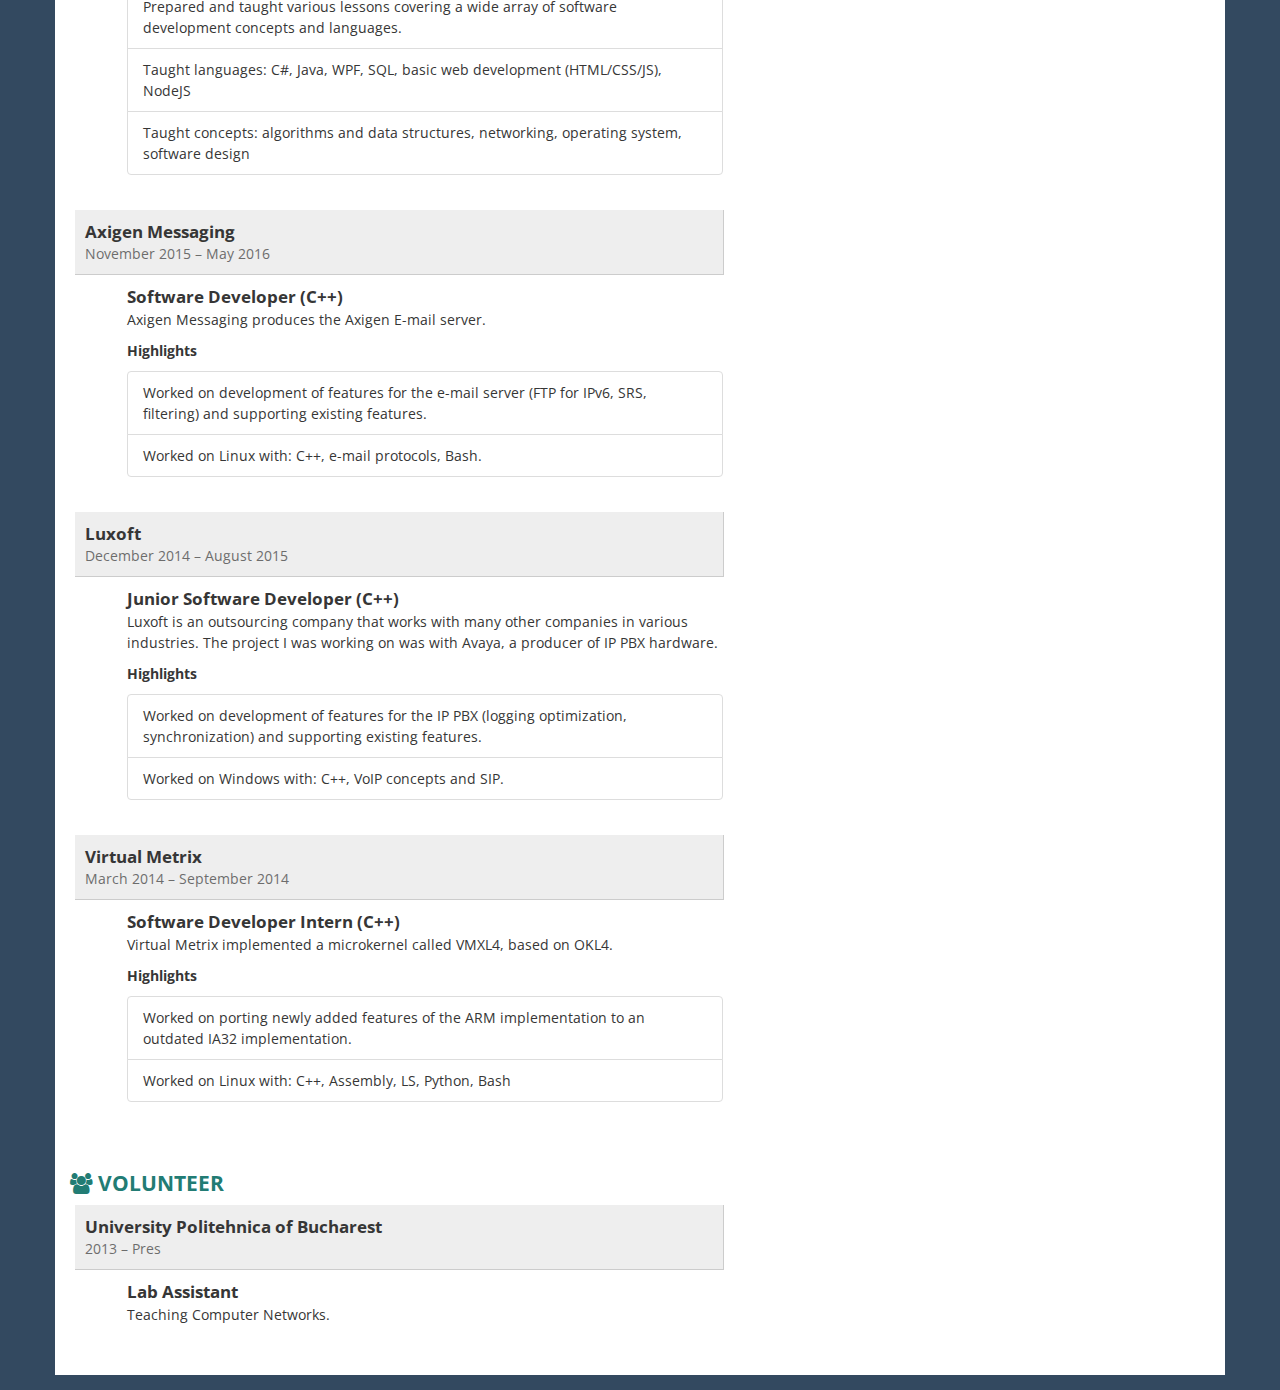
==== commit b27a69cb: "Add Linux to Ecrion" ====
--- a/cv/index.html
+++ b/cv/index.html
@@ -431,7 +431,8 @@
                       <div class="highlights">Highlights</div>
                       <ul class="list-group">
                         <li class="list-group-item">Worked on new features (generating PDF-UA compliant documents, socket optimizations) and supporting existing features.</li>
-                        <li class="list-group-item">Worked on Windows with: primarily C++, some C#/Java, XML, XSLT, document formats (PDF, DOCX, AFP).</li>
+                        <li class="list-group-item">Worked on Windows/Linux with: primarily C++, some C#/Java, XML, XSLT, document formats (PDF, DOCX, AFP).</li>
+						<li class="list-group-item">Development mainly on Windows, but I was responsible for the Linux builds when they were necessary.</li>
                       </ul>
                     </div>
                   </div>
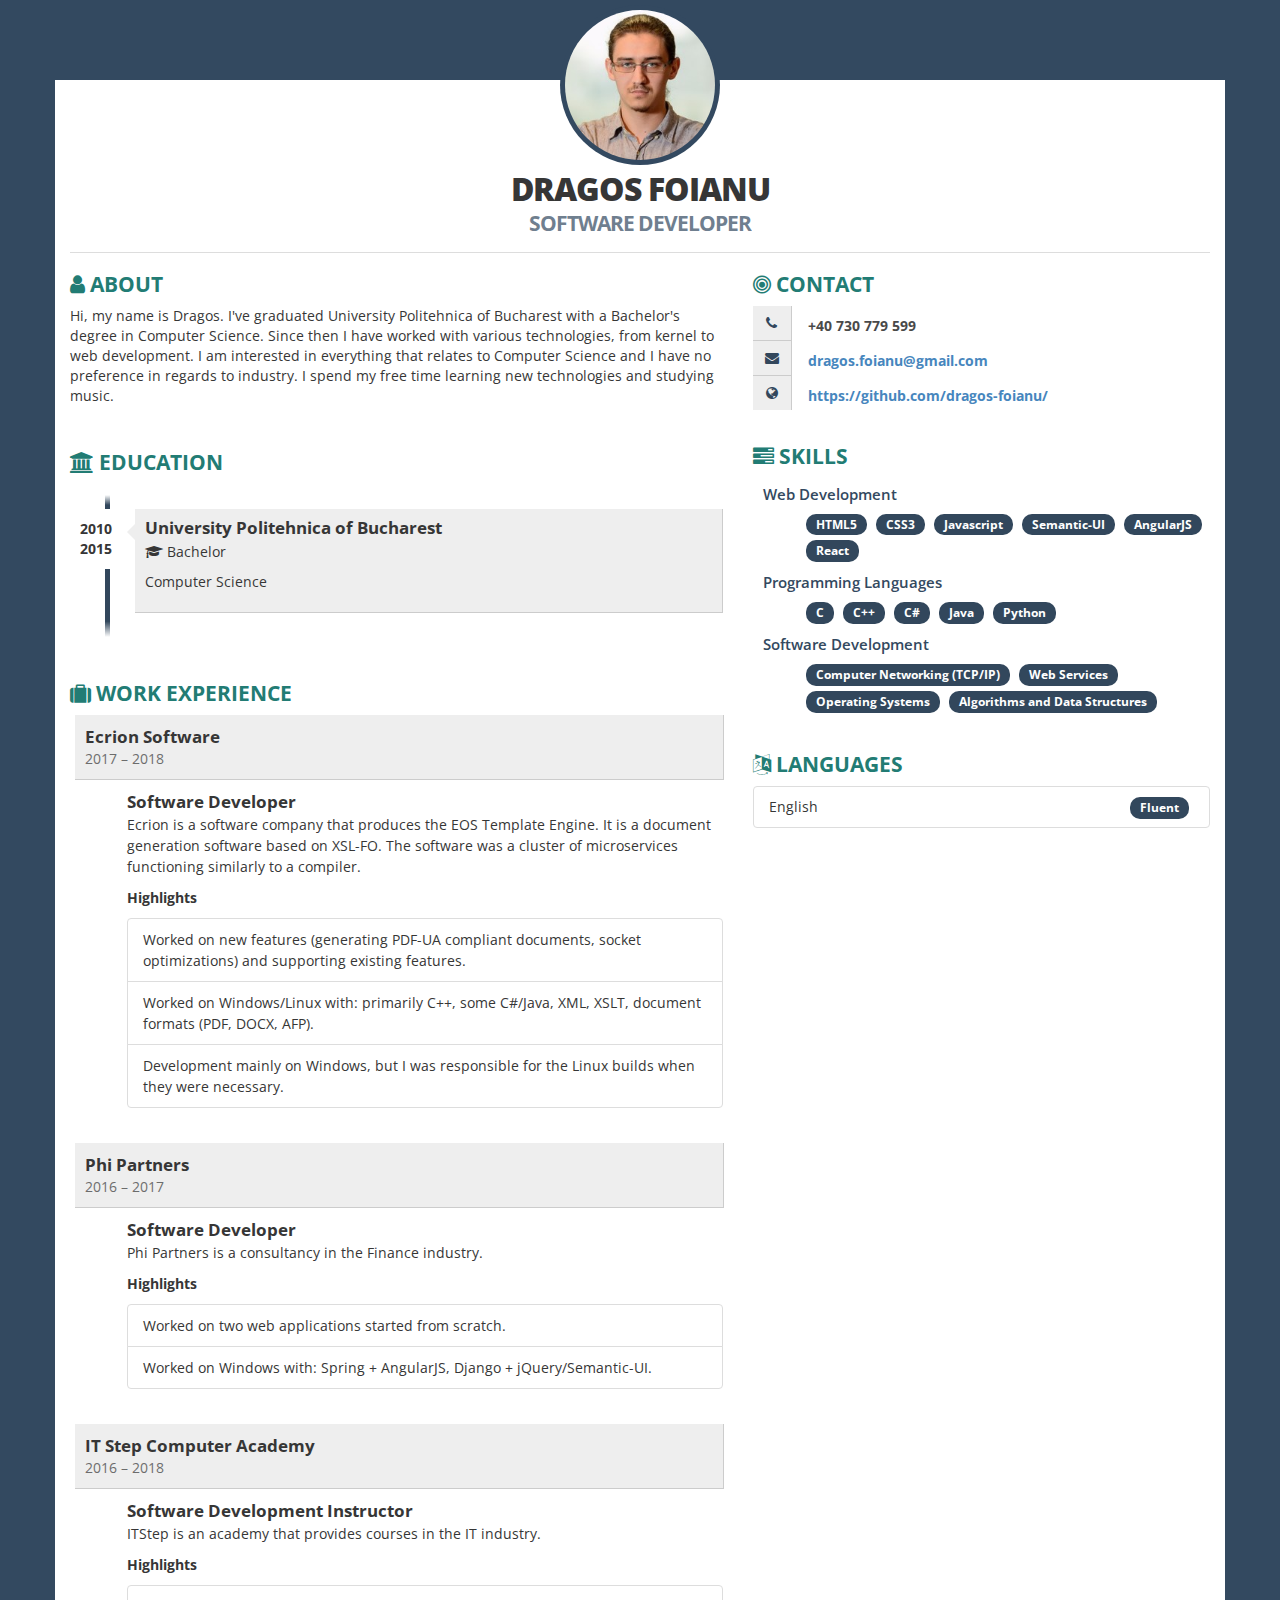
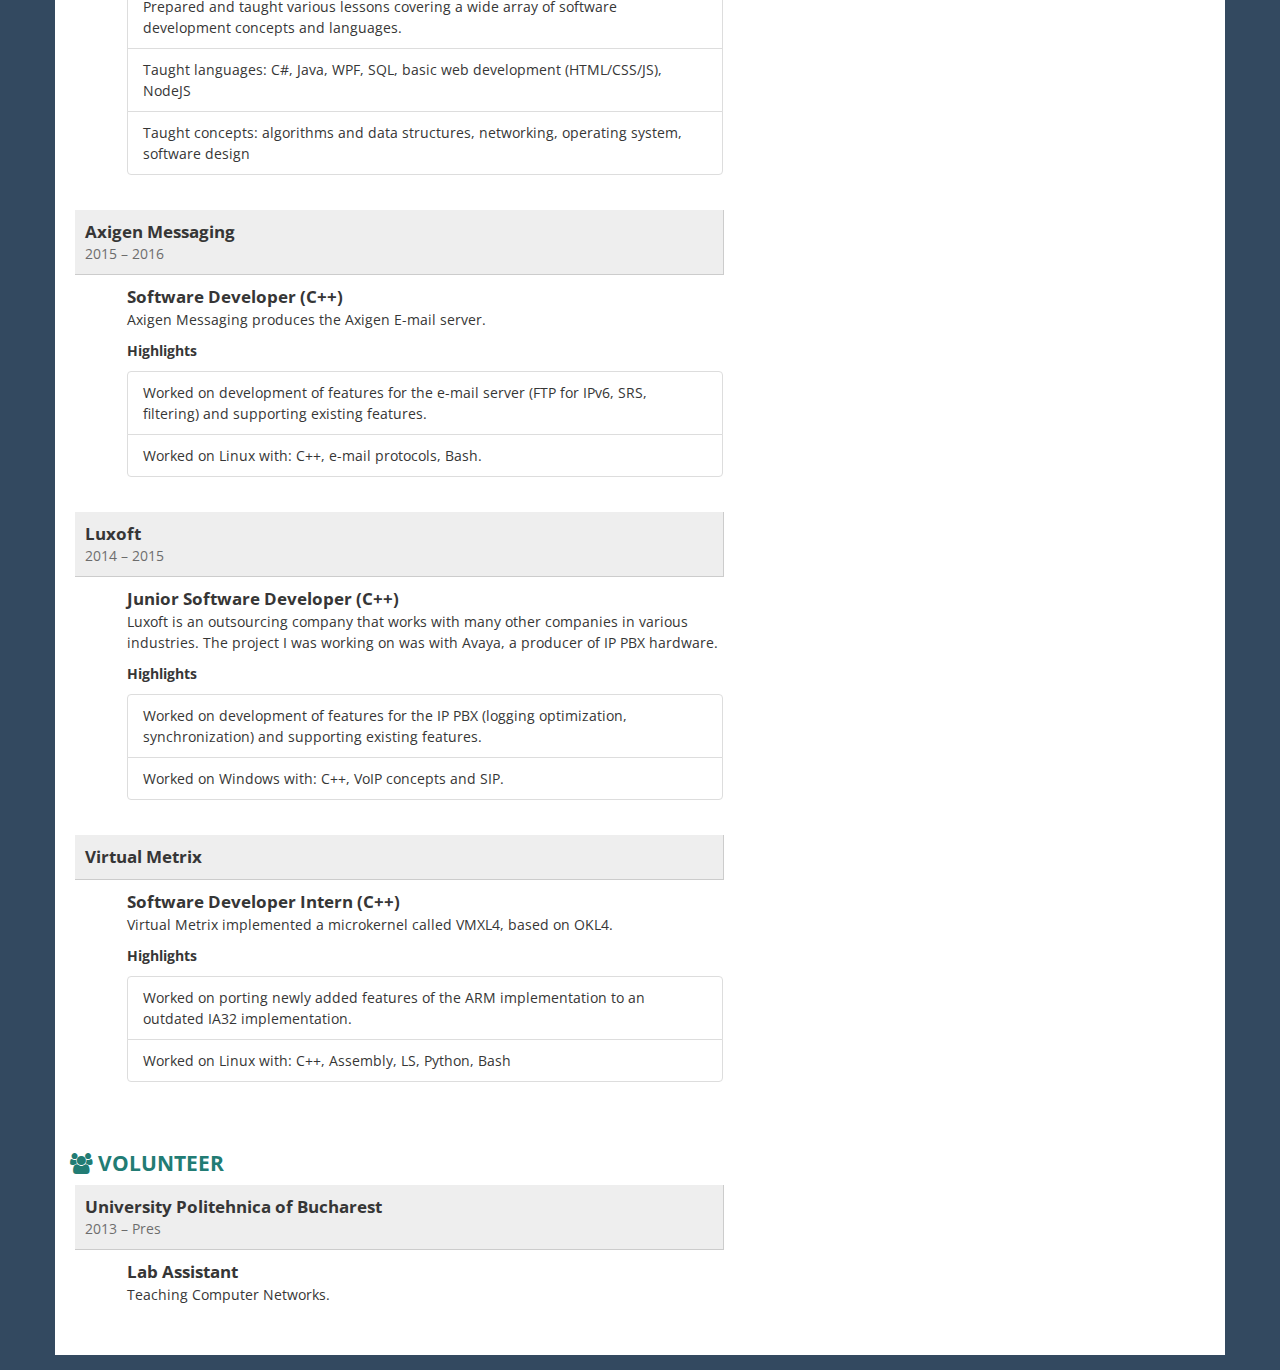
==== commit d8c83227: "Update years" ====
--- a/cv/index.html
+++ b/cv/index.html
@@ -420,7 +420,7 @@
                 <div class="row">
                   <div class="details">
                     <div class="where">Ecrion Software</div>
-                    <div class="year">July 2017 – November 2018</div>
+                    <div class="year">2017 – 2018</div>
                   </div>
                 </div>
                 <div class="row">
@@ -442,7 +442,7 @@
                 <div class="row">
                   <div class="details">
                     <div class="where">Phi Partners</div>
-                    <div class="year">October 2016 – July 2017</div>
+                    <div class="year">2016 – 2017</div>
                   </div>
                 </div>
                 <div class="row">
@@ -463,7 +463,7 @@
                 <div class="row">
                   <div class="details">
                     <div class="where">IT Step Computer Academy</div>
-                    <div class="year">October 2016 – December 2018</div>
+                    <div class="year">2016 – 2018</div>
                   </div>
                 </div>
                 <div class="row">
@@ -485,7 +485,7 @@
                 <div class="row">
                   <div class="details">
                     <div class="where">Axigen Messaging</div>
-                    <div class="year">November 2015 – May 2016</div>
+                    <div class="year">2015 – 2016</div>
                   </div>
                 </div>
                 <div class="row">
@@ -506,7 +506,7 @@
                 <div class="row">
                   <div class="details">
                     <div class="where">Luxoft</div>
-                    <div class="year">December 2014 – August 2015</div>
+                    <div class="year">2014 – 2015</div>
                   </div>
                 </div>
                 <div class="row">
@@ -527,7 +527,6 @@
                 <div class="row">
                   <div class="details">
                     <div class="where">Virtual Metrix</div>
-                    <div class="year">March 2014 – September 2014</div>
                   </div>
                 </div>
                 <div class="row">
